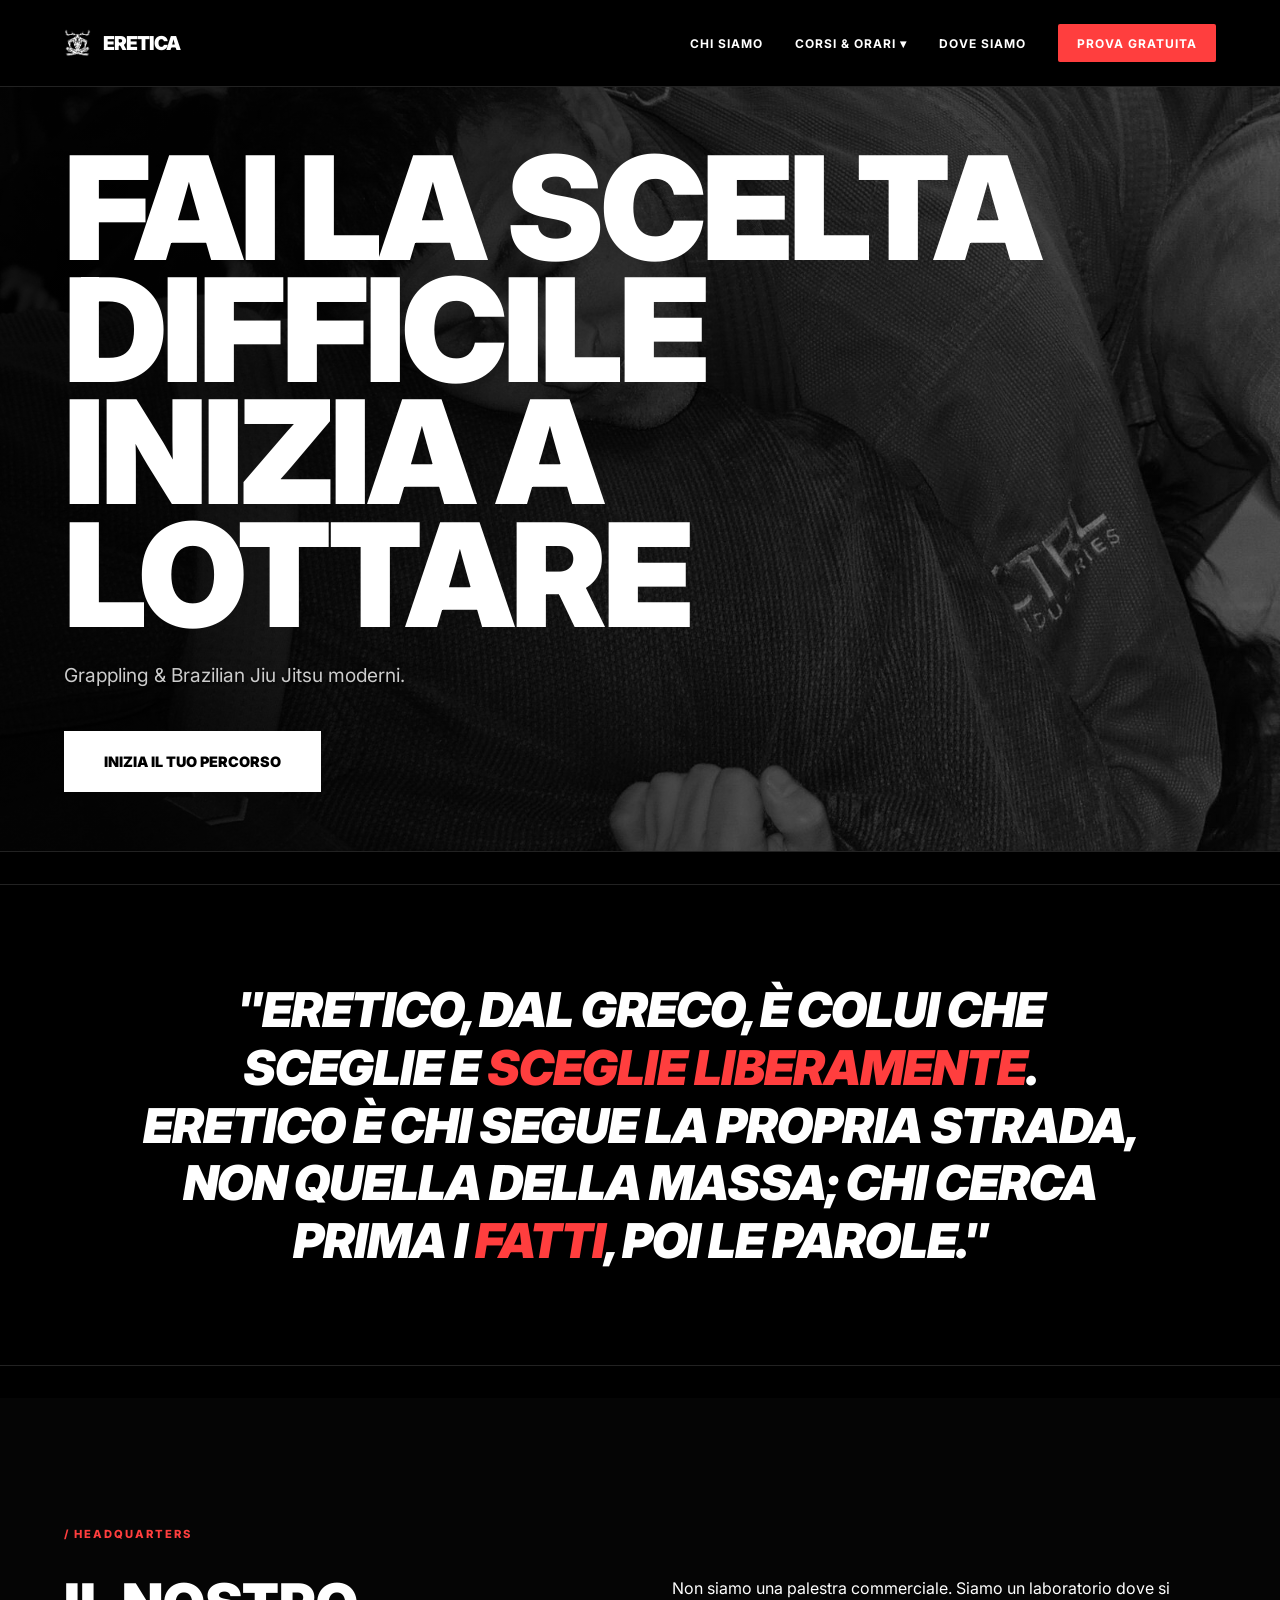
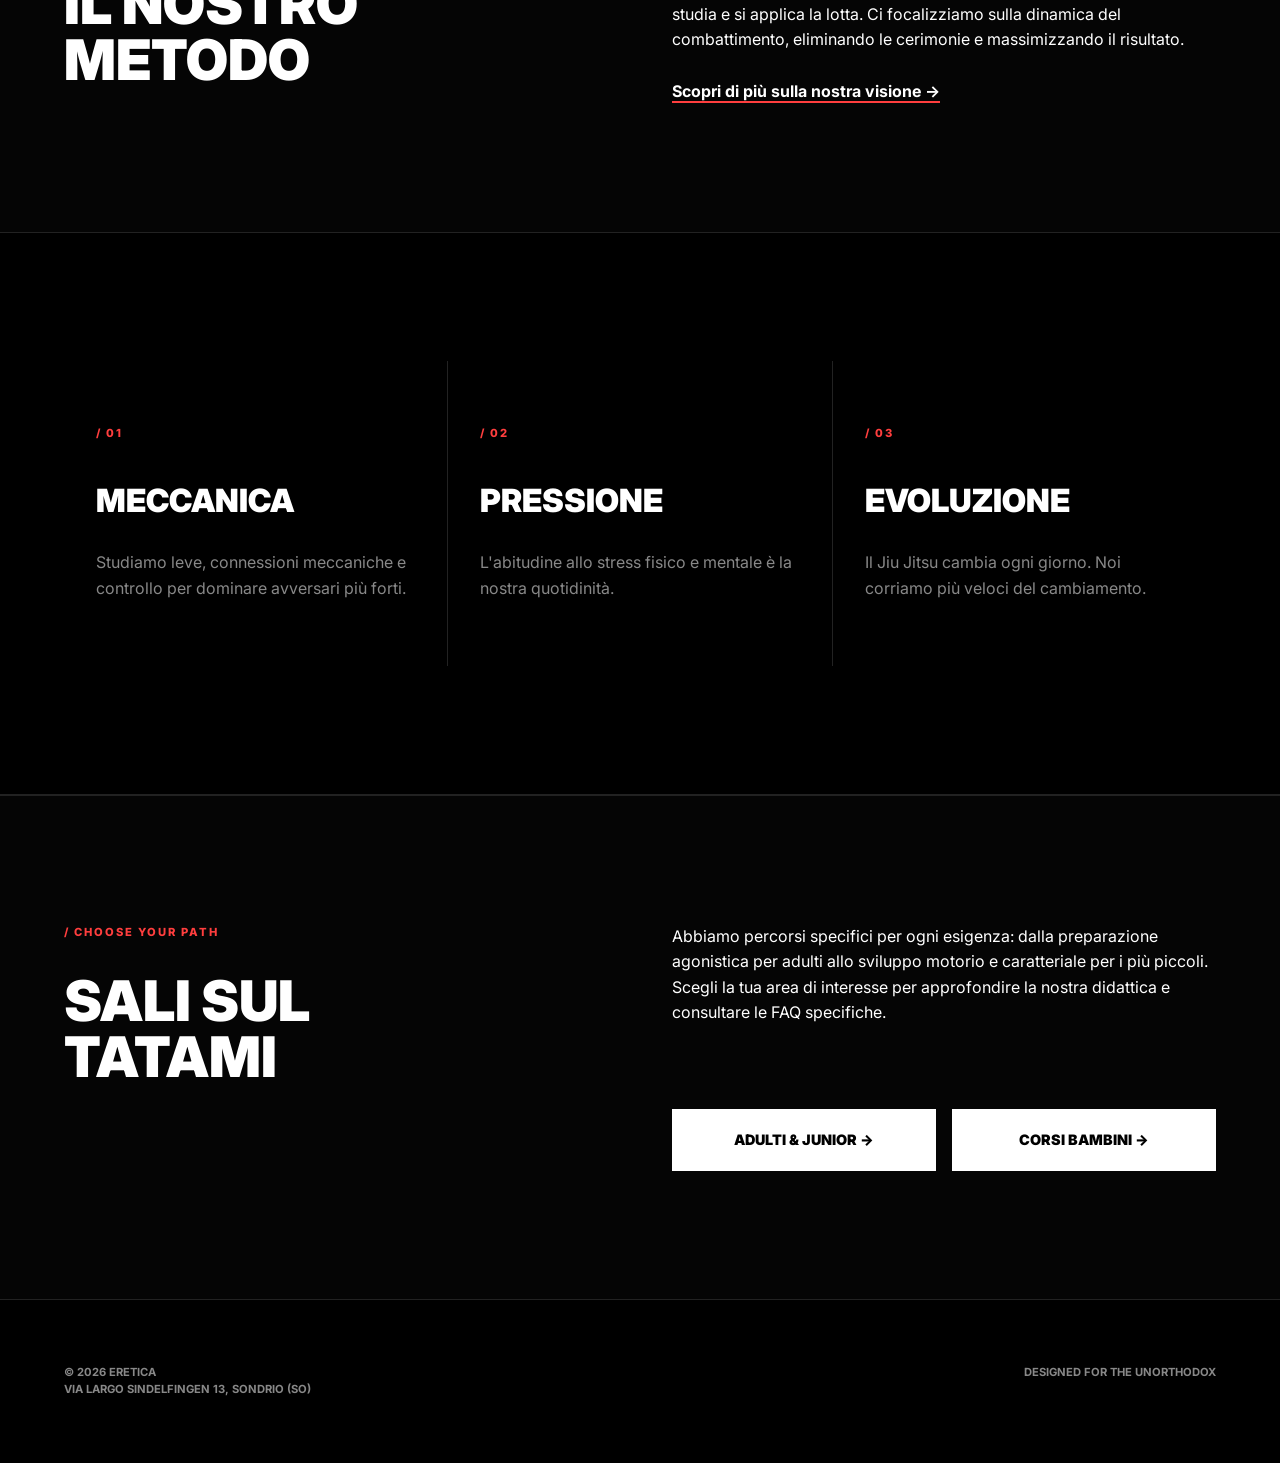
==== index.html @ 5ada0cf3 "small change" ====
<!DOCTYPE html>
<html lang="it">
<head>
    <meta charset="UTF-8">
    <meta name="viewport" content="width=device-width, initial-scale=1.0">
    <title>ERETICA | No Dogma. Just Mechanics.</title>
    
    <meta name="description" content="Laboratorio di Brazilian Jiu Jitsu e Grappling a Sondrio.">
    <meta property="og:title" content="ERETICA | No Dogma. Just Mechanics.">
    <meta property="og:description" content="Laboratorio di Brazilian Jiu Jitsu e Grappling a Sondrio.">
    <meta property="og:image" content="https://fcodega.github.io/eretica-grappling/assets/logo_small.jpg">
    <meta property="og:url" content="https://fcodega.github.io/eretica-grappling/">
    <meta property="og:type" content="website">
    
    <meta name="theme-color" content="#FF3E3E">

    <link rel="icon" type="image/jpeg" href="assets/logo_small.jpg">
    <link rel="apple-touch-icon" href="assets/logo_small.jpg">
    
    <link rel="preconnect" href="https://fonts.googleapis.com">
    <link rel="preconnect" href="https://fonts.gstatic.com" crossorigin>
    <link href="https://fonts.googleapis.com/css2?family=Inter:wght@400;700;900&display=swap" rel="stylesheet">
    
    <link rel="stylesheet" href="css/style.css">
</head>
<body>

    <header class="navbar">
        <div class="logo">
            <a href="index.html" style="display: flex; align-items: center; text-decoration: none; color: var(--fg);">
                <img src="assets/logo_small.jpg" alt="Logo Eretica" style="height: 28px; width: auto; margin-right: 12px; filter: grayscale(100%); transition: 0.3s ease;">
                ERETICA
            </a>
        </div>
        
        <button class="hamburger" id="hamburger-btn">☰</button>
        
        <nav id="mobile-nav">
            <a href="about.html">Chi Siamo</a>
            <div class="dropdown">
                <a href="javascript:void(0);" style="cursor: pointer;">Corsi & Orari ▾</a>
                <div class="dropdown-content">
                    <a href="corsi.html">Adulti & Junior</a>
                    <a href="bambini.html">Bambini</a>
                </div>
            </div>
            <a href="contatti.html">Dove Siamo</a>
            <a href="prova.html" class="btn-nav">Prova Gratuita</a>
        </nav>
    </header>

    <main>
        <section class="hero">
            <div class="hero-content">
                <h1>FAI LA SCELTA DIFFICILE<br>INIZIA A LOTTARE</h1>
                <p>Grappling & Brazilian Jiu Jitsu moderni.</p>
                <div class="hero-actions">
                    <a href="prova.html" class="btn-main">Inizia il tuo percorso</a>
                </div>
            </div>
        </section> <div class="manifesto-block">
            <p class="manifesto-text">
                "Eretico, dal greco, è colui che sceglie e <span class="highlight">sceglie liberamente</span>. Eretico è chi segue la propria strada, non quella della massa; chi cerca prima i <span class="highlight">fatti</span>, poi le parole."
            </p>
        </div>

        <section class="section-padding bg-dark">
            <span class="section-tag">/ Headquarters</span>
            <div class="grid-2">
                <div class="title-area">
                    <h2>IL NOSTRO<br>METODO</h2>
                </div>
                <div class="text-block">
                    <p>Non siamo una palestra commerciale. Siamo un laboratorio dove si studia e si applica la lotta. Ci focalizziamo sulla dinamica del combattimento, eliminando le cerimonie e massimizzando il risultato.</p>
                    <br>
                    <a href="about.html" style="color: white; font-weight: 700; text-decoration: none; border-bottom: 2px solid var(--accent);">Scopri di più sulla nostra visione →</a>
                </div>
            </div>
        </section>

        <section class="section-padding">
            <div class="grid-courses">
                <div class="course-card">
                    <span class="section-tag">/ 01</span>
                    <h3>Meccanica</h3>
                    <p>Studiamo leve, connessioni meccaniche e controllo per dominare avversari più forti.</p>
                </div>
                <div class="course-card">
                    <span class="section-tag">/ 02</span>
                    <h3>Pressione</h3>
                    <p>L'abitudine allo stress fisico e mentale è la nostra quotidinità.</p>
                </div>
                <div class="course-card">
                    <span class="section-tag">/ 03</span>
                    <h3>Evoluzione</h3>
                    <p>Il Jiu Jitsu cambia ogni giorno. Noi corriamo più veloci del cambiamento.</p>
                </div>
            </div>
        </section>

        <section class="section-padding bg-dark" style="border-top: 1px solid var(--border);">
            <div class="grid-2">
                <div class="title-area">
                    <span class="section-tag">/ Choose your path</span>
                    <h2>SALI SUL<br>TATAMI</h2>
                </div>
                <div class="text-block">
                    <p>Abbiamo percorsi specifici per ogni esigenza: dalla preparazione agonistica per adulti allo sviluppo motorio e caratteriale per i più piccoli. Scegli la tua area di interesse per approfondire la nostra didattica e consultare le FAQ specifiche.</p>
                    <br><br>
                        <div style="display: flex; gap: 1rem; flex-wrap: wrap; margin-top: 2rem;">
                            <a href="corsi.html" class="btn-main" style="flex: 1; min-width: 200px; text-align: center; padding: 1.2rem; background-color: var(--fg); color: var(--bg);">ADULTI & JUNIOR →</a>
                            <a href="bambini.html" class="btn-main" style="flex: 1; min-width: 200px; text-align: center; padding: 1.2rem; background-color: var(--fg); color: var(--bg);">CORSI BAMBINI →</a>
                        </div>
                </div>
            </div>
        </section>

    </main>

    <footer>
        <div class="footer-left">
            <p>© 2026 ERETICA <br>Via Largo Sindelfingen 13, Sondrio (SO)</p>
        </div>
        <div class="footer-right">
            <p>DESIGNED FOR THE UNORTHODOX</p>
        </div>
    </footer>
  
    <script>
        const btn = document.getElementById('hamburger-btn');
        const nav = document.getElementById('mobile-nav');
        
        if (btn && nav) {
            btn.addEventListener('click', () => {
                nav.classList.toggle('active');
                btn.innerHTML = nav.classList.contains('active') ? '✕' : '☰';
            });
        }

        const dropdownLink = document.querySelector('.dropdown > a');
        const dropdown = document.querySelector('.dropdown');
        
        if (dropdownLink && dropdown) {
            dropdownLink.addEventListener('click', (e) => {
                if (window.innerWidth <= 768) {
                    e.preventDefault(); 
                    dropdown.classList.toggle('open');
                }
            });
        }
    </script>

</body>
</html>
---- css/style.css ----
/* ERETICA GRAPPLING - OFFICIAL STYLE SHEET 
   Concept: Brutalist Minimalist 
   Updated: Background Logo & Multi-page support
*/

:root {
    --bg: #000000;
    --fg: #ffffff;
    --accent: #ff3e3e; /* Rosso Eretica */
    --muted: #888888;
    --border: #222222;
    --card-bg: #0a0a0a;
}

/* RESET E BASI */
* {
    margin: 0;
    padding: 0;
    box-sizing: border-box;
}

html {
    scroll-behavior: smooth;
}

body {
    background-color: var(--bg);
    color: var(--fg);
    font-family: 'Inter', -apple-system, BlinkMacSystemFont, sans-serif;
    line-height: 1.6;
    -webkit-font-smoothing: antialiased;
    position: relative; /* Necessario per il logo di sfondo */
    overflow-x: hidden;
}

/* -----------------------------------------------------------
   LOGO DI SFONDO (WATERMARK)
   ----------------------------------------------------------- */
body::before {
    content: "";
    position: fixed; /* Rimane fermo mentre scorri */
    top: 50%;
    left: 50%;
    transform: translate(-50%, -50%); /* Centra perfettamente */
    width: 80%; /* Grandezza del logo rispetto allo schermo */
    height: 80%;
    background-image: url('https://www.bjjee.com/wp-content/uploads/2023/12/gordon-ryan-guard-pass-.jpeg'); /* Percorso del tuo logo */
    background-repeat: no-repeat;
    background-position: center;
    background-size: contain; /* Adatta il logo senza tagliarlo */
    
    /* L'EFFETTO DISSOLVENZA */
    opacity: 0.5; /* Imposta la trasparenza (0.01 = quasi invisibile, 0.1 = molto visibile) */
    
    filter: grayscale(100%); /* Lo rende monocromatico se non lo è già */
    z-index: -1; /* Lo mette sotto a tutto il testo */
    pointer-events: none; /* Non interferisce con i clic */
}

/* NAVIGAZIONE */
.navbar {
    display: flex;
    justify-content: space-between;
    align-items: center;
    padding: 1.5rem 5%;
    border-bottom: 1px solid var(--border);
    position: sticky;
    top: 0;
    background: rgba(0, 0, 0, 0.9);
    backdrop-filter: blur(10px);
    z-index: 1000;
}

/* DROPDOWN MENU CORSI */
.dropdown {
    position: relative;
    display: inline-block;
}

.dropdown-content {
    display: none;
    position: absolute;
    background-color: rgba(0, 0, 0, 0.95);
    min-width: 160px;
    box-shadow: 0px 8px 16px 0px rgba(0,0,0,0.9);
    z-index: 1001;
    border: 1px solid var(--border);
    top: 100%;
    left: 0;
    flex-direction: column;
    padding: 0.5rem 0;
}

.dropdown-content a {
    color: var(--fg);
    padding: 12px 16px;
    text-decoration: none;
    display: block;
    font-size: 0.75rem;
    font-weight: 700;
    text-transform: uppercase;
    transition: 0.3s;
}

.dropdown-content a:hover {
    background-color: var(--border);
    color: var(--accent);
}

.dropdown:hover .dropdown-content {
    display: flex;
}

.logo {
    font-weight: 900;
    font-size: 1.2rem;
    letter-spacing: -1px;
}

.logo a {
    text-decoration: none;
    color: var(--fg);
}

nav {
    display: flex;
    align-items: center;
    gap: 2rem;
}

nav a {
    color: var(--fg);
    text-decoration: none;
    font-size: 0.75rem;
    font-weight: 700;
    text-transform: uppercase;
    letter-spacing: 1px;
    transition: 0.3s;
}

nav a:hover {
    color: var(--accent);
}

/* IL TASTO PROVA NELLA NAV */
.btn-nav {
    background: var(--accent);
    color: white !important;
    padding: 0.6rem 1.2rem;
    border-radius: 2px;
}

.btn-nav:hover {
    background: white !important;
    color: black !important;
}

/* HERO SECTION */
/* HERO SECTION */
.hero {
    height: 85vh;
    display: flex;
    align-items: center;
    padding: 0 5%;
    border-bottom: 1px solid var(--border);
    
    /* SFONDO CON IMMAGINE E SFUMATURA SCURA PER LEGGERE IL TESTO */
    background: linear-gradient(
        to right, 
        rgba(0, 0, 0, 0.9) 10%, 
        rgba(0, 0, 0, 0.4) 100%
    ), url('../assets/anto.jpg');
    
    background-size: cover;
    background-position: center center;
    background-repeat: no-repeat;
}

.hero h1 {
    font-size: clamp(3.5rem, 12vw, 9rem);
    line-height: 0.85;
    font-weight: 900;
    letter-spacing: -4px;
    text-transform: uppercase;
}

.hero p {
    font-size: 1.2rem;
    color: #cccccc; /* Leggermente più chiaro per contrastare lo sfondo */
    margin: 1.5rem 0 2.5rem 0;
    max-width: 500px;
    text-shadow: 1px 1px 3px rgba(0,0,0,0.8); /* Ombra per massima leggibilità */
}

/* BOTTONI */
.btn-main {
    display: inline-block;
    padding: 1.2rem 2.5rem;
    background: var(--fg);
    color: var(--bg);
    text-decoration: none;
    font-weight: 900;
    text-transform: uppercase;
    font-size: 0.9rem;
    transition: 0.3s;
    border: none;
}

.btn-main:hover {
    background: var(--accent);
    color: var(--fg);
    transform: translateY(-2px);
}

/* SEZIONI GENERALI */
.section-padding {
    padding: 8rem 5%;
    border-bottom: 1px solid var(--border);
}

.section-tag {
    display: block;
    font-size: 0.7rem;
    color: var(--accent);
    margin-bottom: 2rem;
    text-transform: uppercase;
    font-weight: 800;
    letter-spacing: 2px;
}

.grid-2 {
    display: grid;
    grid-template-columns: 1fr 1fr;
    gap: 4rem;
}

.grid-2 h2 {
    font-size: 3.5rem;
    line-height: 1;
    font-weight: 900;
    text-transform: uppercase;
}

.bg-dark {
    background-color: #050505;
}

/* GRIGLIA CORSI */
.grid-courses {
    display: grid;
    grid-template-columns: repeat(auto-fit, minmax(300px, 1fr));
    gap: 1px;
    background: var(--border);
}

.course-card {
    background: var(--bg);
    padding: 4rem 2rem;
    transition: 0.4s ease;
}

.course-card:hover {
    background: #0f0f0f;
}

.course-card h3 {
    font-size: 2rem;
    margin-bottom: 1.5rem;
    text-transform: uppercase;
    font-weight: 900;
}

.course-card p {
    color: var(--muted);
}

/* PAGINA PROVA & FORM */
.form-container {
    max-width: 600px;
    margin-top: 3rem;
}

.form-group {
    margin-bottom: 2rem;
}

.form-group label {
    display: block;
    font-size: 0.7rem;
    font-weight: 800;
    margin-bottom: 0.8rem;
    color: var(--muted);
    text-transform: uppercase;
}

.form-group input, 
.form-group select, 
.form-group textarea {
    width: 100%;
    padding: 1.2rem;
    background: #0a0a0a;
    border: 1px solid var(--border);
    color: white;
    font-family: inherit;
    font-size: 1rem;
}

.form-group input:focus, 
.form-group select:focus {
    outline: none;
    border-color: var(--accent);
}

.beginner-box {
    background: var(--card-bg);
    padding: 4rem;
    border: 1px solid var(--border);
}

/* FOOTER */
footer {
    padding: 4rem 5%;
    display: flex;
    justify-content: space-between;
    font-size: 0.7rem;
    color: var(--muted);
    text-transform: uppercase;
    font-weight: 700;
}

/* BLOCCO MANIFESTO (HOME PAGE) */
.manifesto-block {
    padding: 6rem 2rem;
    text-align: center;
    border-top: 1px solid var(--border);
    border-bottom: 1px solid var(--border);
    background-color: var(--bg);
    margin: 2rem 0;
}

.manifesto-text {
    font-size: clamp(1.8rem, 4vw, 3rem);
    font-weight: 900;
    text-transform: uppercase;
    line-height: 1.2;
    max-width: 1000px;
    margin: 0 auto;
    color: var(--fg);
    font-style: italic;
    letter-spacing: -1px;
}

/* Evidenzia parole chiave in rosso */
.manifesto-text .highlight {
    color: var(--accent);
}

/* RESPONSIVE */


/* HAMBURGER MENU (Nascosto su PC) */
.hamburger {
    display: none;
    font-size: 2rem;
    background: none;
    border: none;
    color: var(--fg);
    cursor: pointer;
}
/* -----------------------------------------------------------
   RESPONSIVE & MOBILE DESIGN (Max 768px)
   ----------------------------------------------------------- */

@media (max-width: 768px) {
    /* 1. Spaziature e Griglie generali */
    .grid-2 { 
        grid-template-columns: 1fr; 
        gap: 3rem; 
    }
    .section-padding { 
        padding: 4rem 5%; 
    }
    
    /* 2. Hero Section */
    .hero { 
        height: auto; 
        min-height: 80vh; 
        padding-top: 6rem; 
        padding-bottom: 4rem; 
    }
    .hero h1 { 
        font-size: clamp(3rem, 15vw, 5rem); /* Dimensione dinamica per non sbordare */
        letter-spacing: -2px; 
        line-height: 0.9;
    }

    /* 3. La Navigazione Mobile (Hamburger Menu) */
    .navbar {
        padding: 1rem 5%;
        position: relative; /* Serve per far scendere il menu da qui */
    }
    
    .hamburger { 
        display: block; /* Mostra l'icona su mobile */
    }
    
    nav { 
        display: none; /* IL MENU E' NASCOSTO DI DEFAULT */
        position: absolute;
        top: 100%; /* Si apre esattamente sotto la barra nera */
        left: 0;
        width: 100%;
        background: rgba(0, 0, 0, 0.98);
        flex-direction: column;
        padding: 1rem 5% 2rem 5%;
        border-bottom: 1px solid var(--border);
        box-shadow: 0px 10px 20px rgba(0,0,0,0.8);
    }
    
    /* Questa classe viene aggiunta dal Javascript quando clicchi */
    nav.active {
        display: flex; 
    }
    
    nav a { 
        font-size: 1.2rem; /* Testi grandi per le dita */
        padding: 1rem 0;
        border-bottom: 1px solid #1a1a1a;
        width: 100%;
    }

/* 4. Gestione Tendina su Mobile (Accordion) */
    .dropdown { 
        width: 100%; 
        display: flex;
        flex-direction: column;
    }
    .dropdown > a { 
        display: block; /* Facciamo riapparire la scritta "Corsi & Orari ▾" */
        width: 100%;
    }
    .dropdown-content {
        display: none; /* ORA È NASCOSTO DI DEFAULT! */
        flex-direction: column;
        position: relative;
        background-color: transparent;
        box-shadow: none;
        border: none;
        border-left: 2px solid var(--accent);
        padding: 0;
        margin: 0;
        margin-top: 0.5rem;
    }
    /* Questa classe farà apparire il sottomenù quando ci clicchiamo */
    .dropdown.open .dropdown-content {
        display: flex; 
    }
    .dropdown-content a {
        padding: 0.8rem 1rem;
        border-bottom: none;
        color: var(--muted);
        font-size: 1rem;
    }
    
    /* 5. Tasto Prova Mobile */
    .btn-nav { 
        text-align: center; 
        margin-top: 1.5rem; 
        padding: 1rem !important;
        border: none;
    }

    /* 6. Tabelle Orari (Timetable) per Schermi Piccoli */
    .timetable th, .timetable td { 
        display: block; 
        width: 100%; 
        padding: 0.5rem 0; 
    }
    .timetable th { 
        border-bottom: none; 
        padding-top: 1.5rem; 
        color: var(--accent); 
    }
    .timetable td { 
        padding-bottom: 1.5rem; 
    }
    .time-block { 
        display: block; 
        margin-bottom: 1rem; 
    }

    /* 7. Footer e Contatti */
    footer { 
        flex-direction: column; 
        gap: 2rem; 
        text-align: left; 
    }
    .contact-info p, .contact-info a { 
        font-size: 1.2rem; 
    }
    .map-container { 
        min-height: 300px; 
    }
}
/* SEZIONE FAQ */
.faq-container {
    margin-top: 6rem;
}

.faq-item {
    border-top: 1px solid var(--border);
    padding: 2.5rem 0;
}

.faq-item:last-child {
    border-bottom: 1px solid var(--border);
}

.faq-item h3 {
    font-size: 1.5rem;
    font-weight: 900;
    margin-bottom: 1rem;
    text-transform: uppercase;
    color: var(--fg);
}

.faq-item p {
    color: var(--muted);
    max-width: 800px;
    font-size: 1rem;
}

/* BOTTONE SOCIAL INSTAGRAM (CUSTOM E CENTRATO) */
.btn-instagram-custom {
    display: inline-flex;
    align-items: center;      /* Centra verticalmente */
    justify-content: center;  /* Centra orizzontalmente */
    width: 60px;              /* Il quadrato esterno */
    height: 60px;
    background-color: transparent;
    border: 2px solid var(--border);
    border-radius: 2px;
    transition: all 0.3s ease;
    margin-top: 0.5rem;
    text-decoration: none;
}

.btn-instagram-custom img {
    width: 35px;              /* Grandezza del tuo logo interno */
    height: 35px;
    object-fit: contain;      /* Mantiene le proporzioni del tuo JPG */
    display: block;           /* Elimina spazi fantasma sotto l'immagine */
    margin: 0;
}

/* EFFETTO HOVER: Il quadrato si accende di rosso */
.btn-instagram-custom:hover {
    border-color: var(--accent);
    transform: translateY(-2px);
    background-color: rgba(255, 62, 62, 0.05);
}

/* FAQ ACCORDION */
.faq-item {
    border-bottom: 1px solid rgba(255,255,255,0.1);
}

.faq-question {
    width: 100%;
    padding: 1.5rem 0;
    display: flex;
    justify-content: space-between;
    align-items: center;
    background: none;
    border: none;
    color: var(--fg);
    font-size: 1rem;
    font-weight: 700;
    text-transform: uppercase;
    text-align: left;
    cursor: pointer;
}

.faq-question:hover {
    color: var(--accent);
}

.faq-answer {
    max-height: 0;
    overflow: hidden;
    transition: max-height 0.3s ease-out;
    color: var(--muted);
    font-size: 0.95rem;
}

.faq-item.active .faq-answer {
    max-height: 200px; /* Altezza sufficiente per il testo */
    padding-bottom: 1.5rem;
}

.faq-icon {
    font-size: 1.2rem;
    transition: transform 0.3s ease;
}

.faq-item.active .faq-icon {
    transform: rotate(45deg);
    color: var(--accent);
}
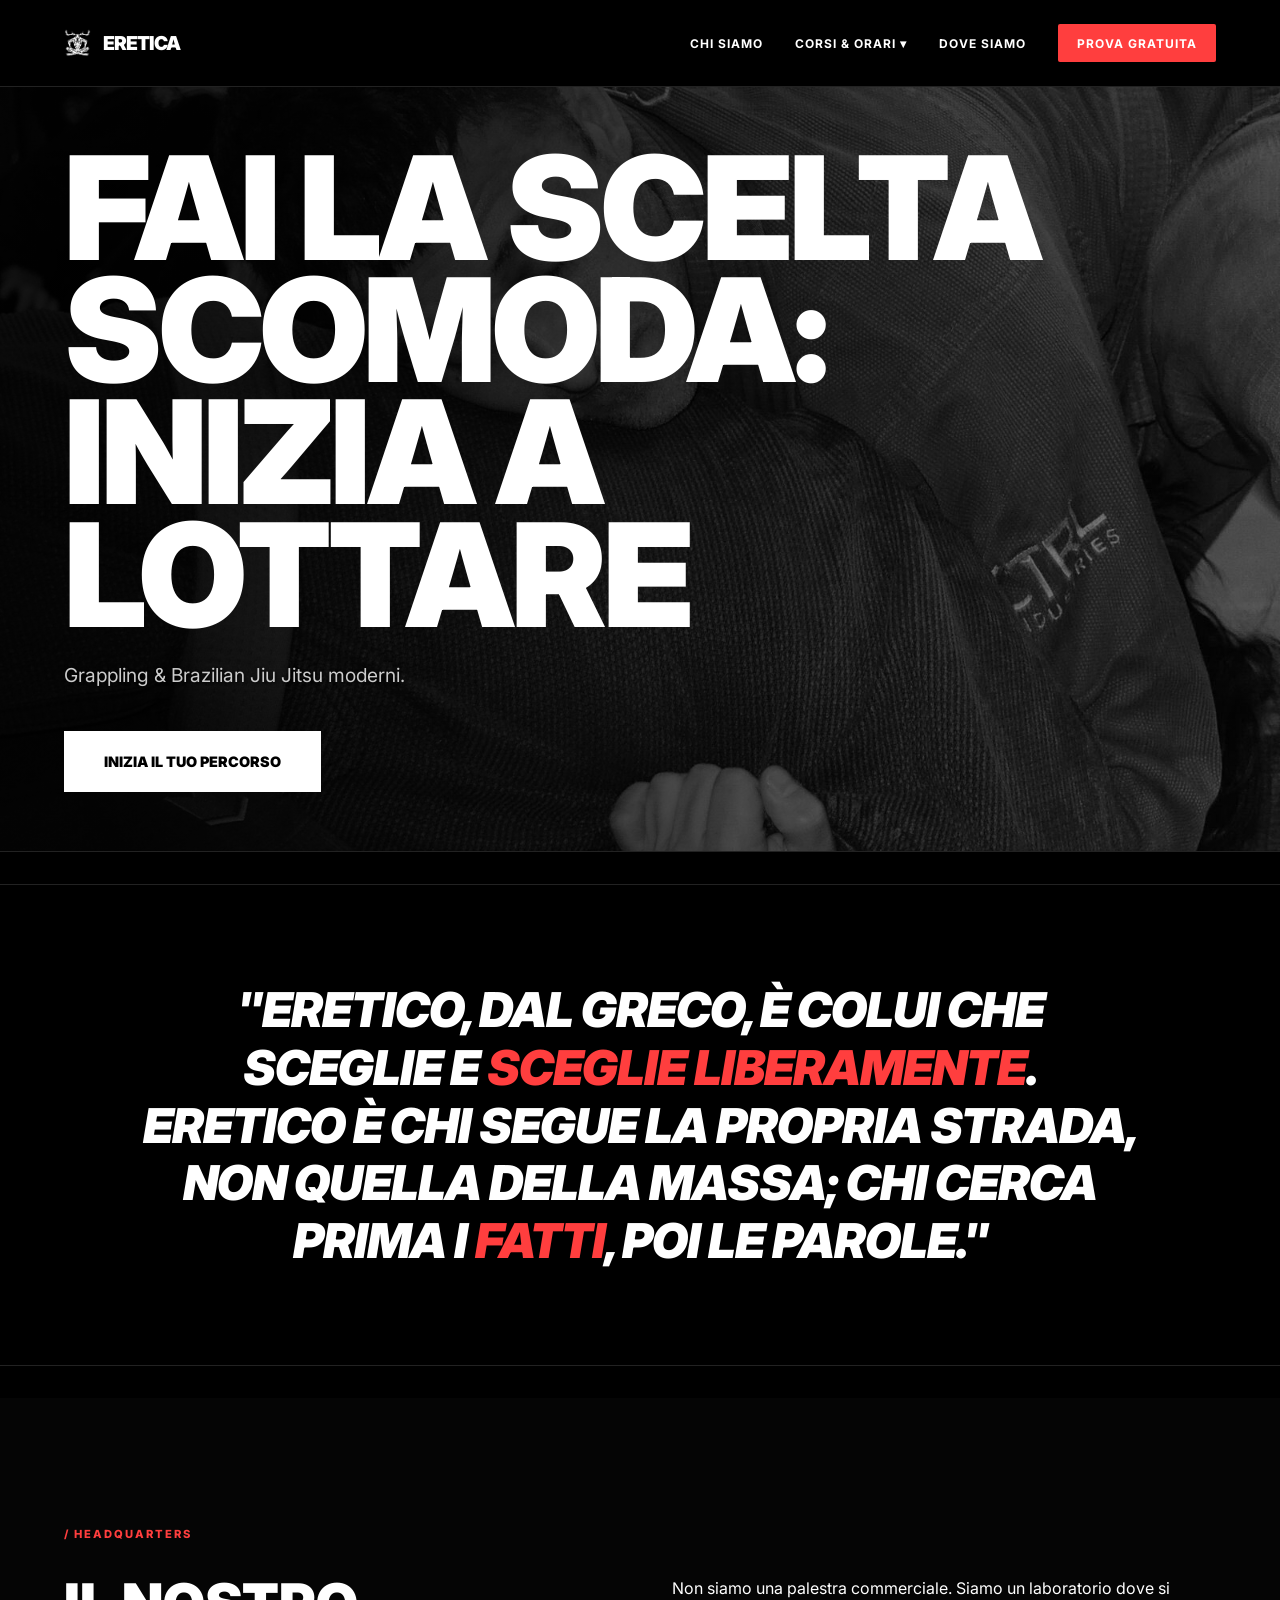
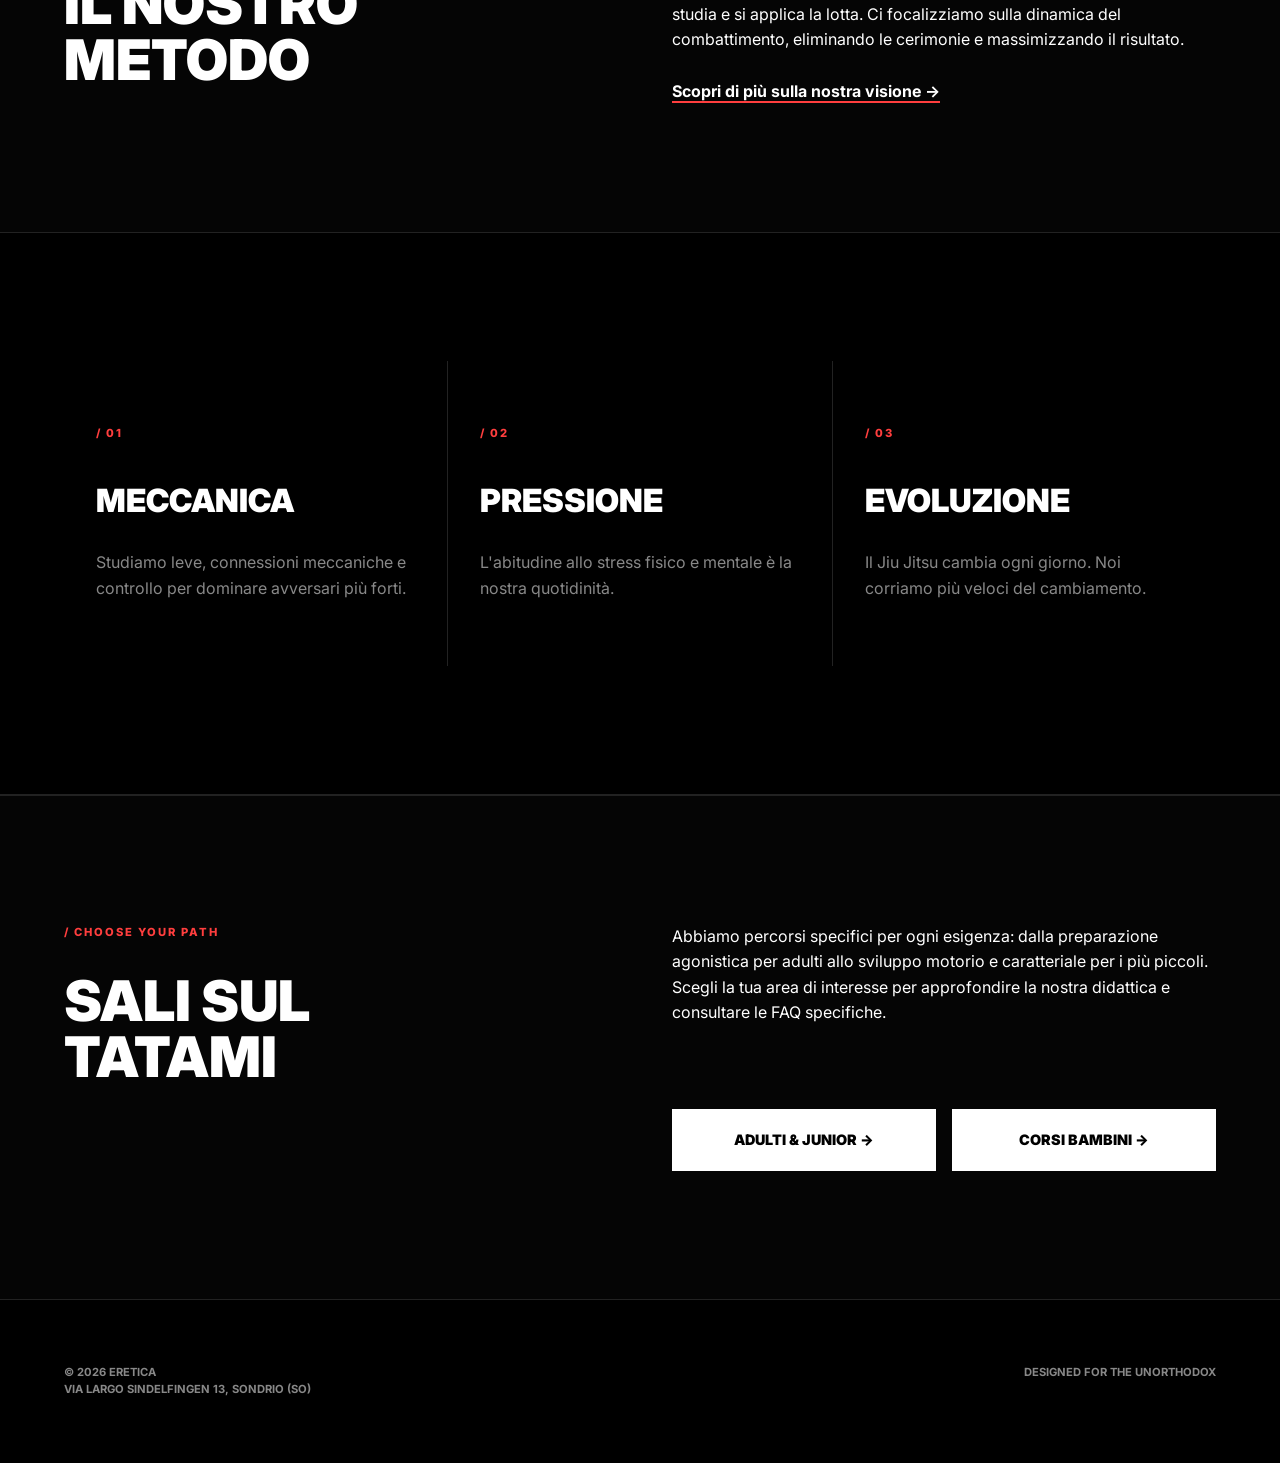
==== commit 2caa87b4: "up" ====
--- a/index.html
+++ b/index.html
@@ -52,7 +52,7 @@
     <main>
         <section class="hero">
             <div class="hero-content">
-                <h1>FAI LA SCELTA DIFFICILE<br>INIZIA A LOTTARE</h1>
+                <h1>FAI LA SCELTA SCOMODA:<br>INIZIA A LOTTARE</h1>
                 <p>Grappling & Brazilian Jiu Jitsu moderni.</p>
                 <div class="hero-actions">
                     <a href="prova.html" class="btn-main">Inizia il tuo percorso</a>
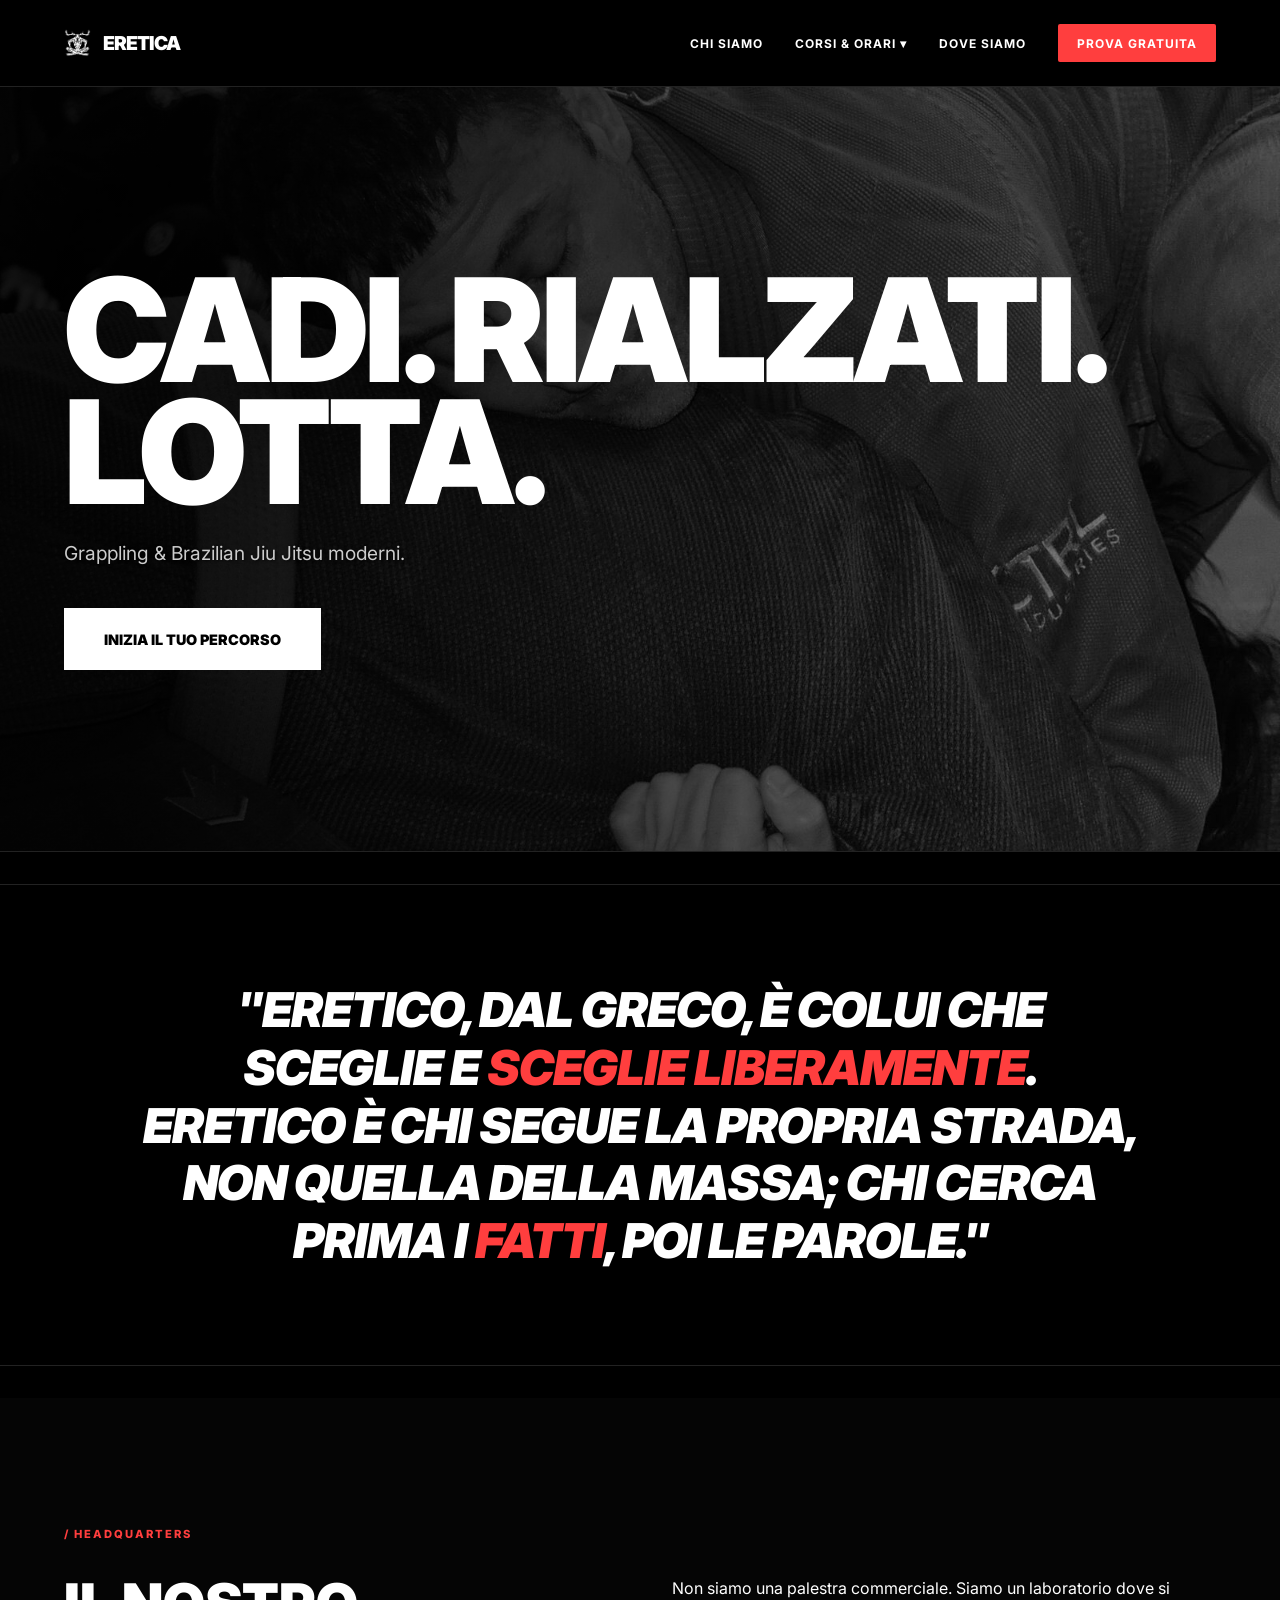
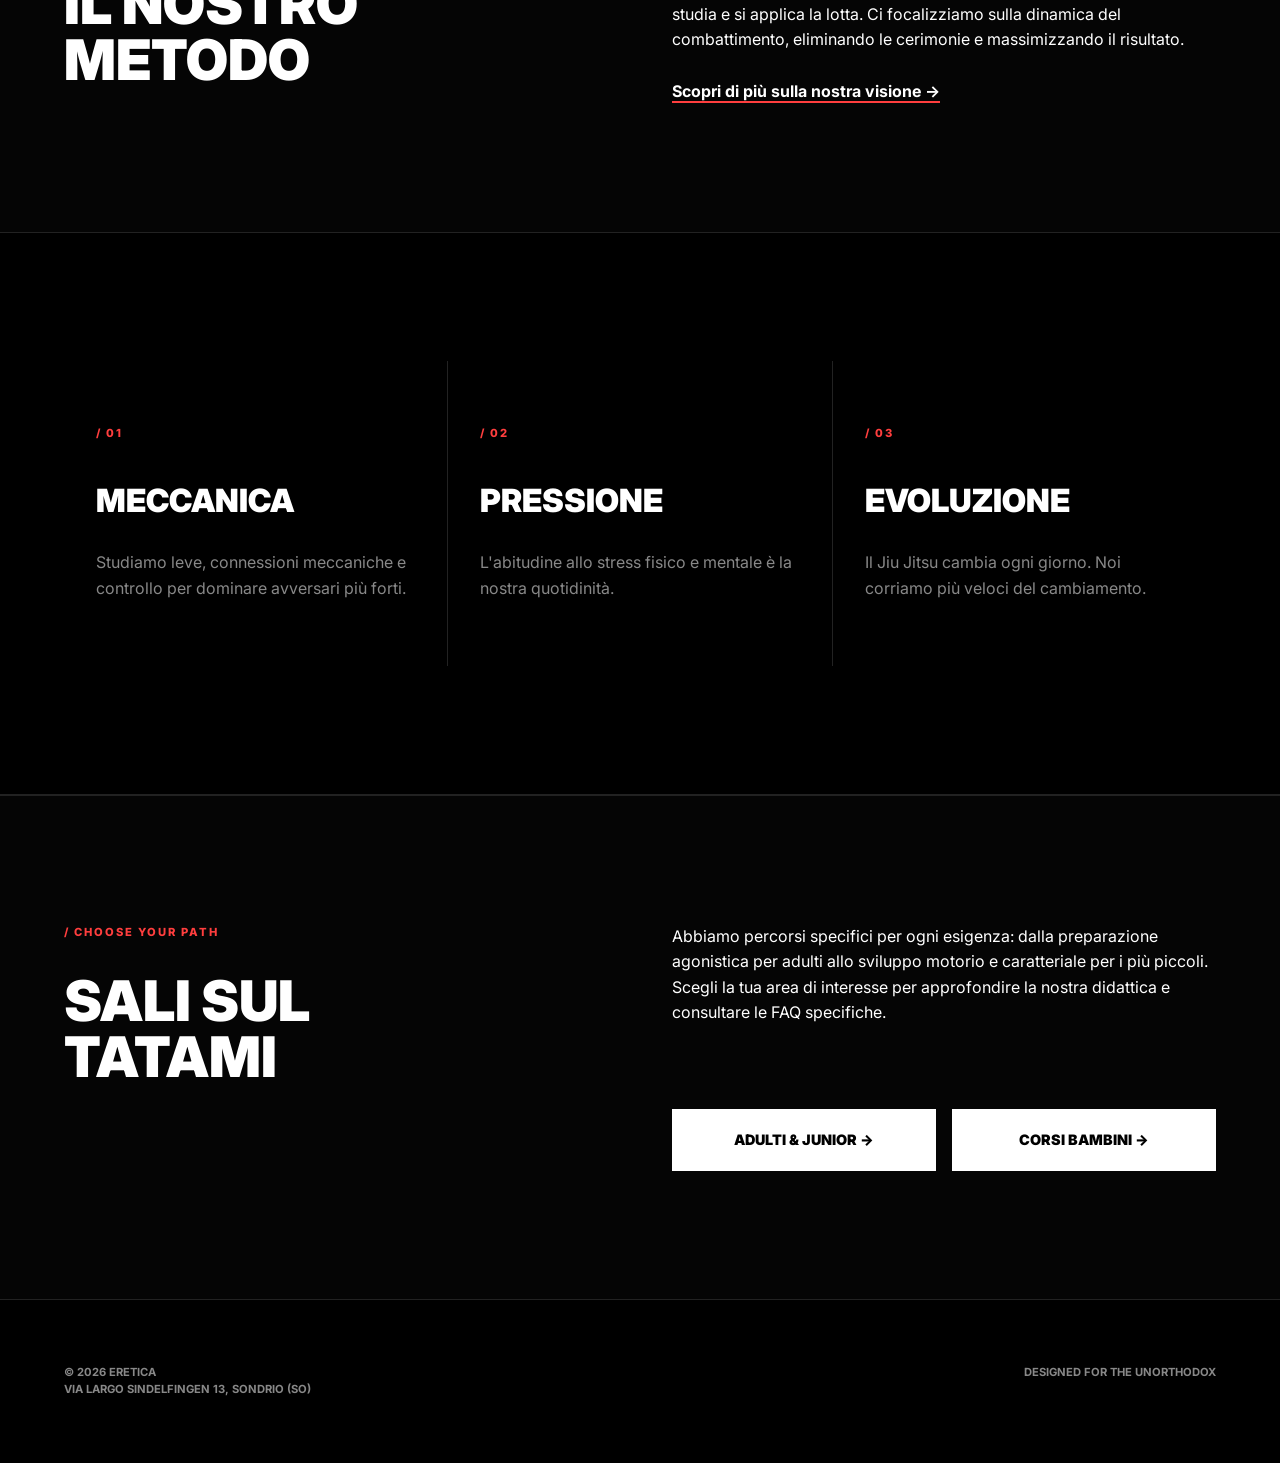
==== commit 6a64b012: "VEIRIF" ====
--- a/index.html
+++ b/index.html
@@ -4,6 +4,7 @@
     <meta charset="UTF-8">
     <meta name="viewport" content="width=device-width, initial-scale=1.0">
     <title>ERETICA | No Dogma. Just Mechanics.</title>
+    
     
     <meta name="description" content="Laboratorio di Brazilian Jiu Jitsu e Grappling a Sondrio.">
     <meta property="og:title" content="ERETICA | No Dogma. Just Mechanics.">
@@ -52,7 +53,7 @@
     <main>
         <section class="hero">
             <div class="hero-content">
-                <h1>FAI LA SCELTA SCOMODA:<br>INIZIA A LOTTARE</h1>
+                <h1>CADI. RIALZATI.<br>LOTTA.</h1>
                 <p>Grappling & Brazilian Jiu Jitsu moderni.</p>
                 <div class="hero-actions">
                     <a href="prova.html" class="btn-main">Inizia il tuo percorso</a>
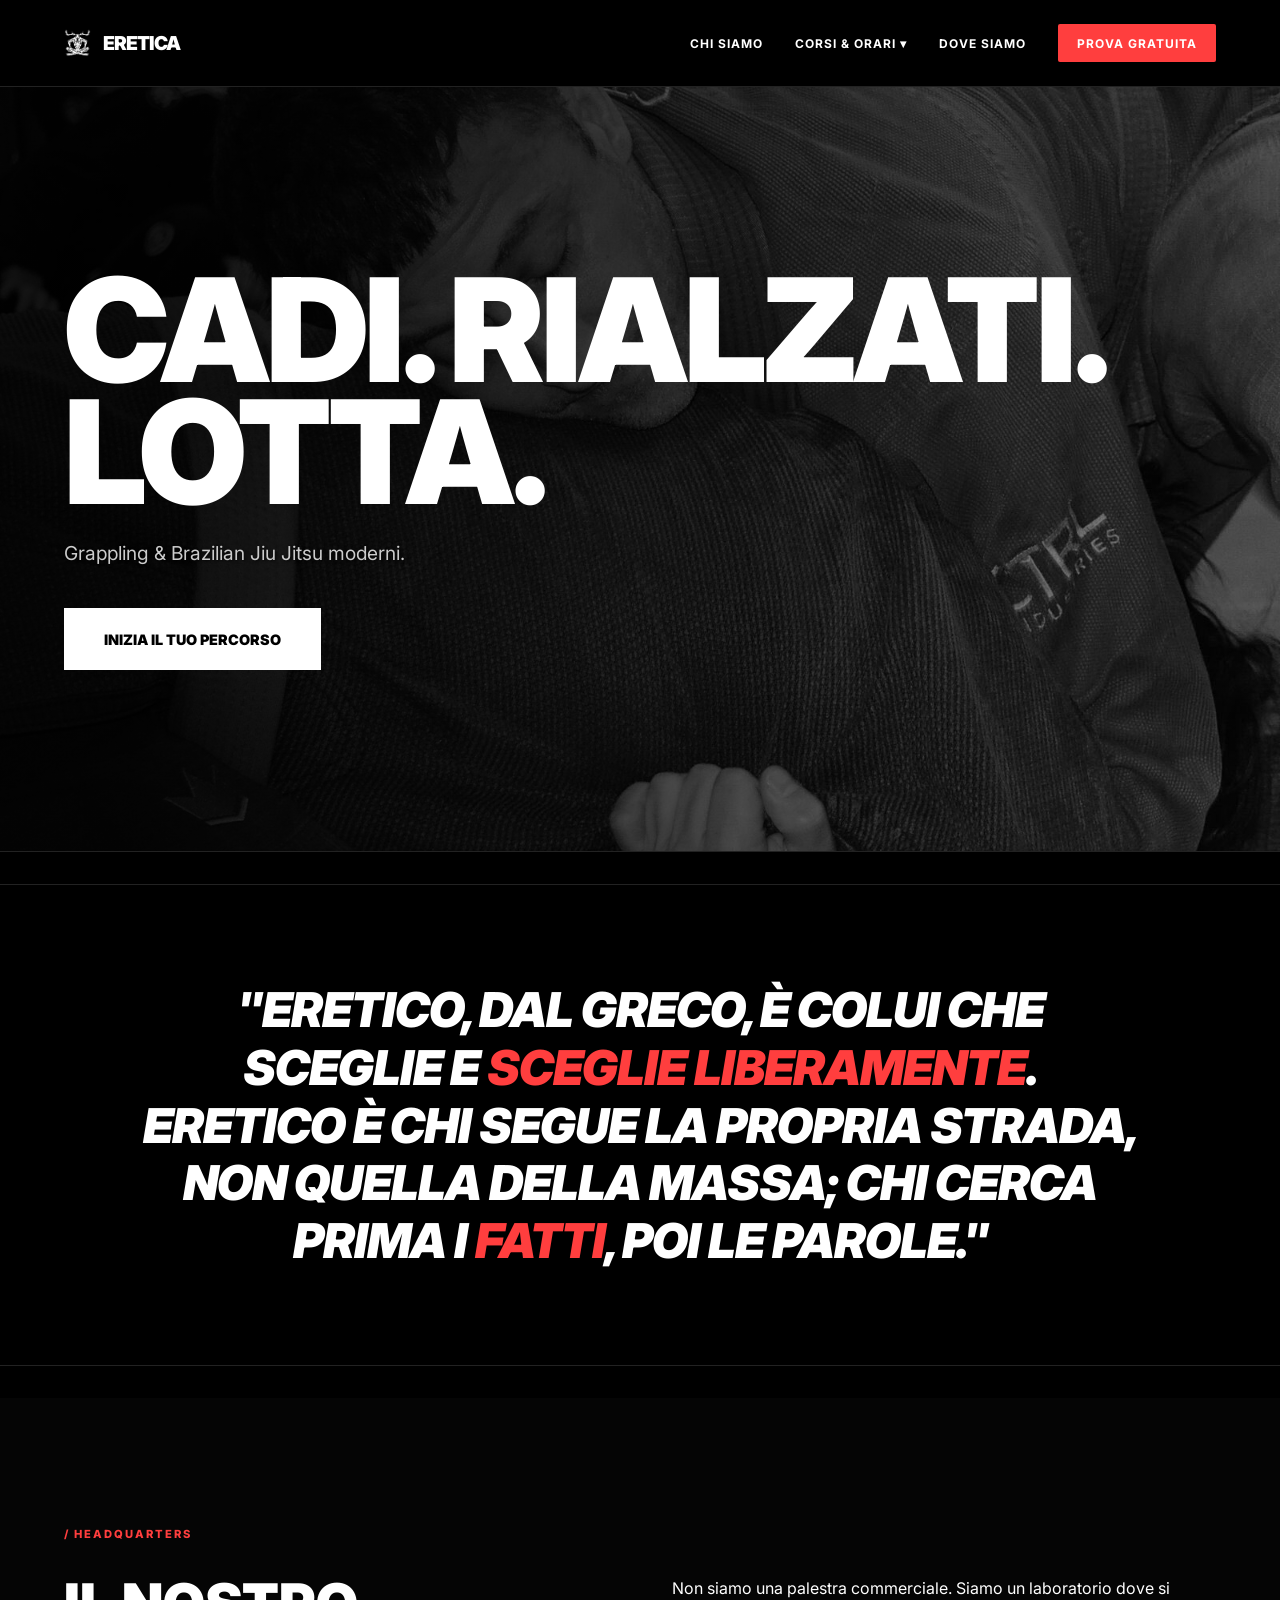
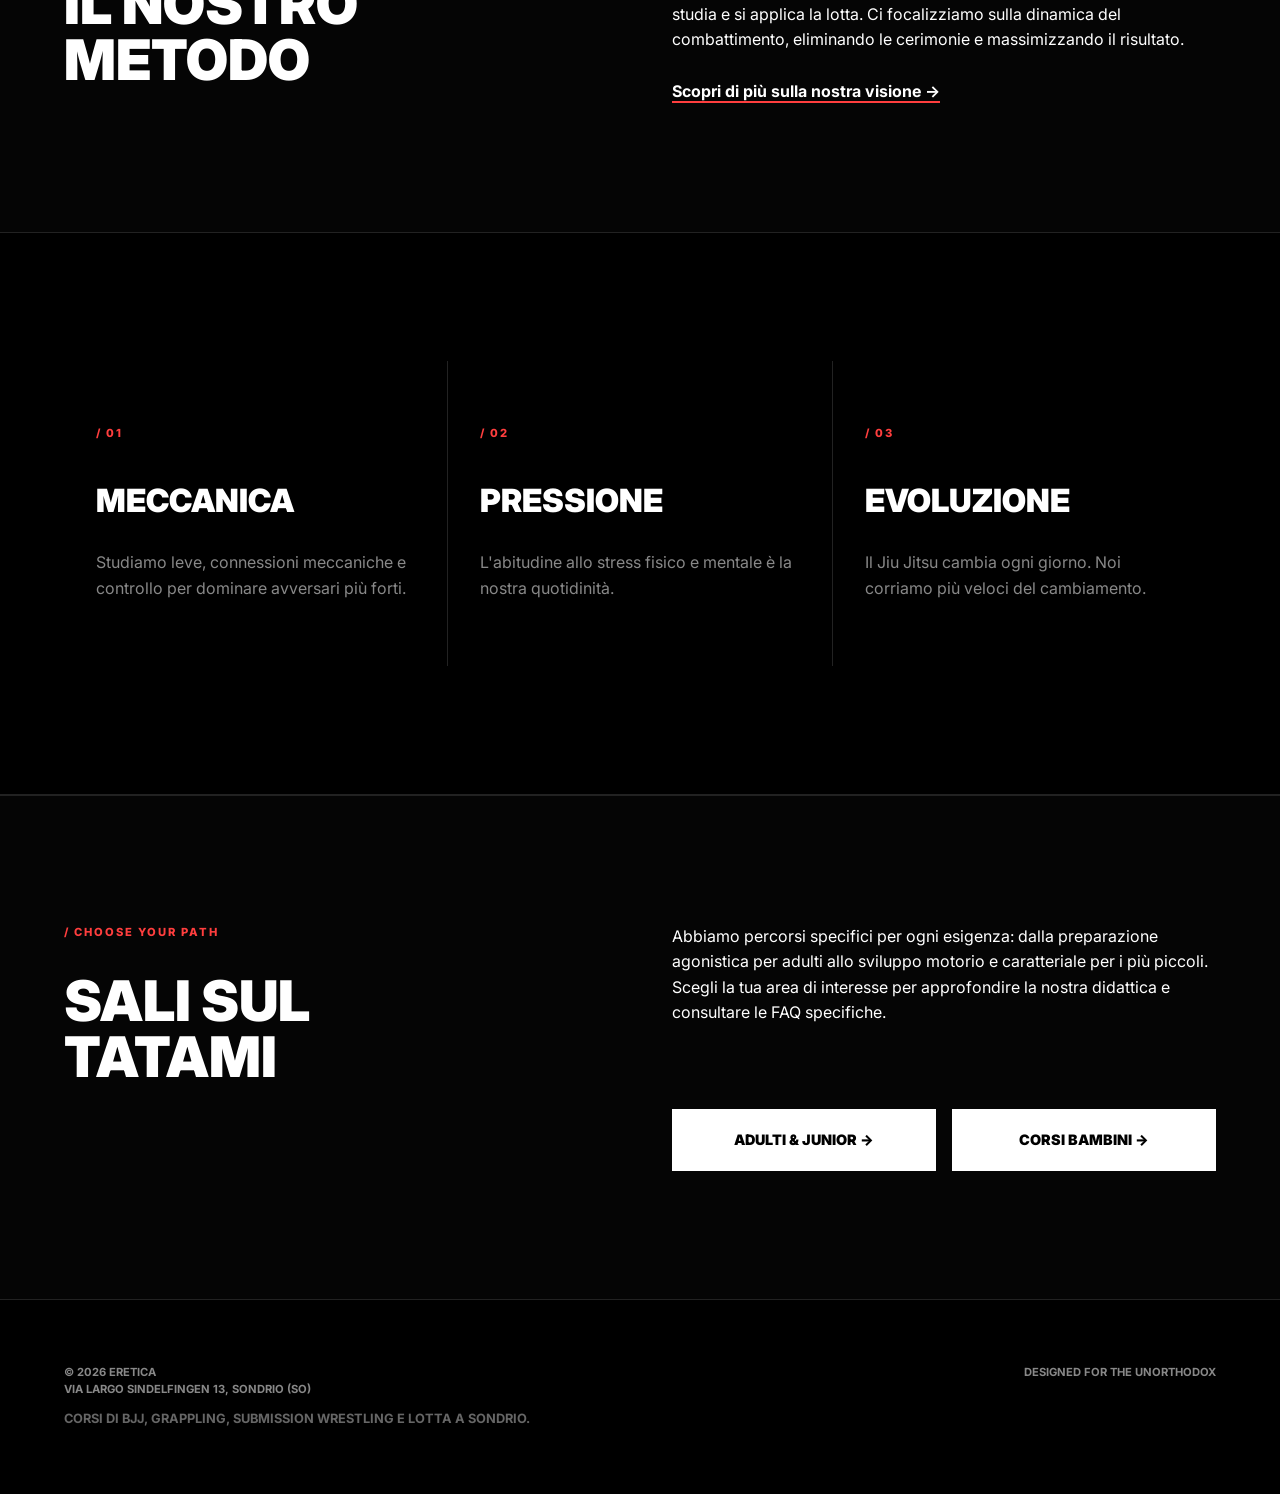
==== commit ed00bdcc: "seo & indexing" ====
--- a/index.html
+++ b/index.html
@@ -3,11 +3,11 @@
 <head>
     <meta charset="UTF-8">
     <meta name="viewport" content="width=device-width, initial-scale=1.0">
-    <title>ERETICA | No Dogma. Just Mechanics.</title>
+    <title>ERETICA | BJJ & Grappling a Sondrio.</title>
     
     
     <meta name="description" content="Laboratorio di Brazilian Jiu Jitsu e Grappling a Sondrio.">
-    <meta property="og:title" content="ERETICA | No Dogma. Just Mechanics.">
+    <meta property="og:title" content="ERETICA | BJJ, Grappling e Lotta a Sondrio.">
     <meta property="og:description" content="Laboratorio di Brazilian Jiu Jitsu e Grappling a Sondrio.">
     <meta property="og:image" content="https://fcodega.github.io/eretica-grappling/assets/logo_small.jpg">
     <meta property="og:url" content="https://fcodega.github.io/eretica-grappling/">
@@ -15,8 +15,8 @@
     
     <meta name="theme-color" content="#FF3E3E">
 
-    <link rel="icon" type="image/jpeg" href="assets/logo_small.jpg">
-    <link rel="apple-touch-icon" href="assets/logo_small.jpg">
+    <link rel="icon" type="image/png" sizes="32x32" href="assets/favicon.png?v=2">
+    <link rel="apple-touch-icon" href="assets/favicon.png?v=2">
     
     <link rel="preconnect" href="https://fonts.googleapis.com">
     <link rel="preconnect" href="https://fonts.gstatic.com" crossorigin>
@@ -121,6 +121,7 @@
     <footer>
         <div class="footer-left">
             <p>© 2026 ERETICA <br>Via Largo Sindelfingen 13, Sondrio (SO)</p>
+            <p style="font-size: 0.8rem; color: #666; margin-top: 10px;">Corsi di BJJ, Grappling, Submission Wrestling e Lotta a Sondrio.</p>
         </div>
         <div class="footer-right">
             <p>DESIGNED FOR THE UNORTHODOX</p>
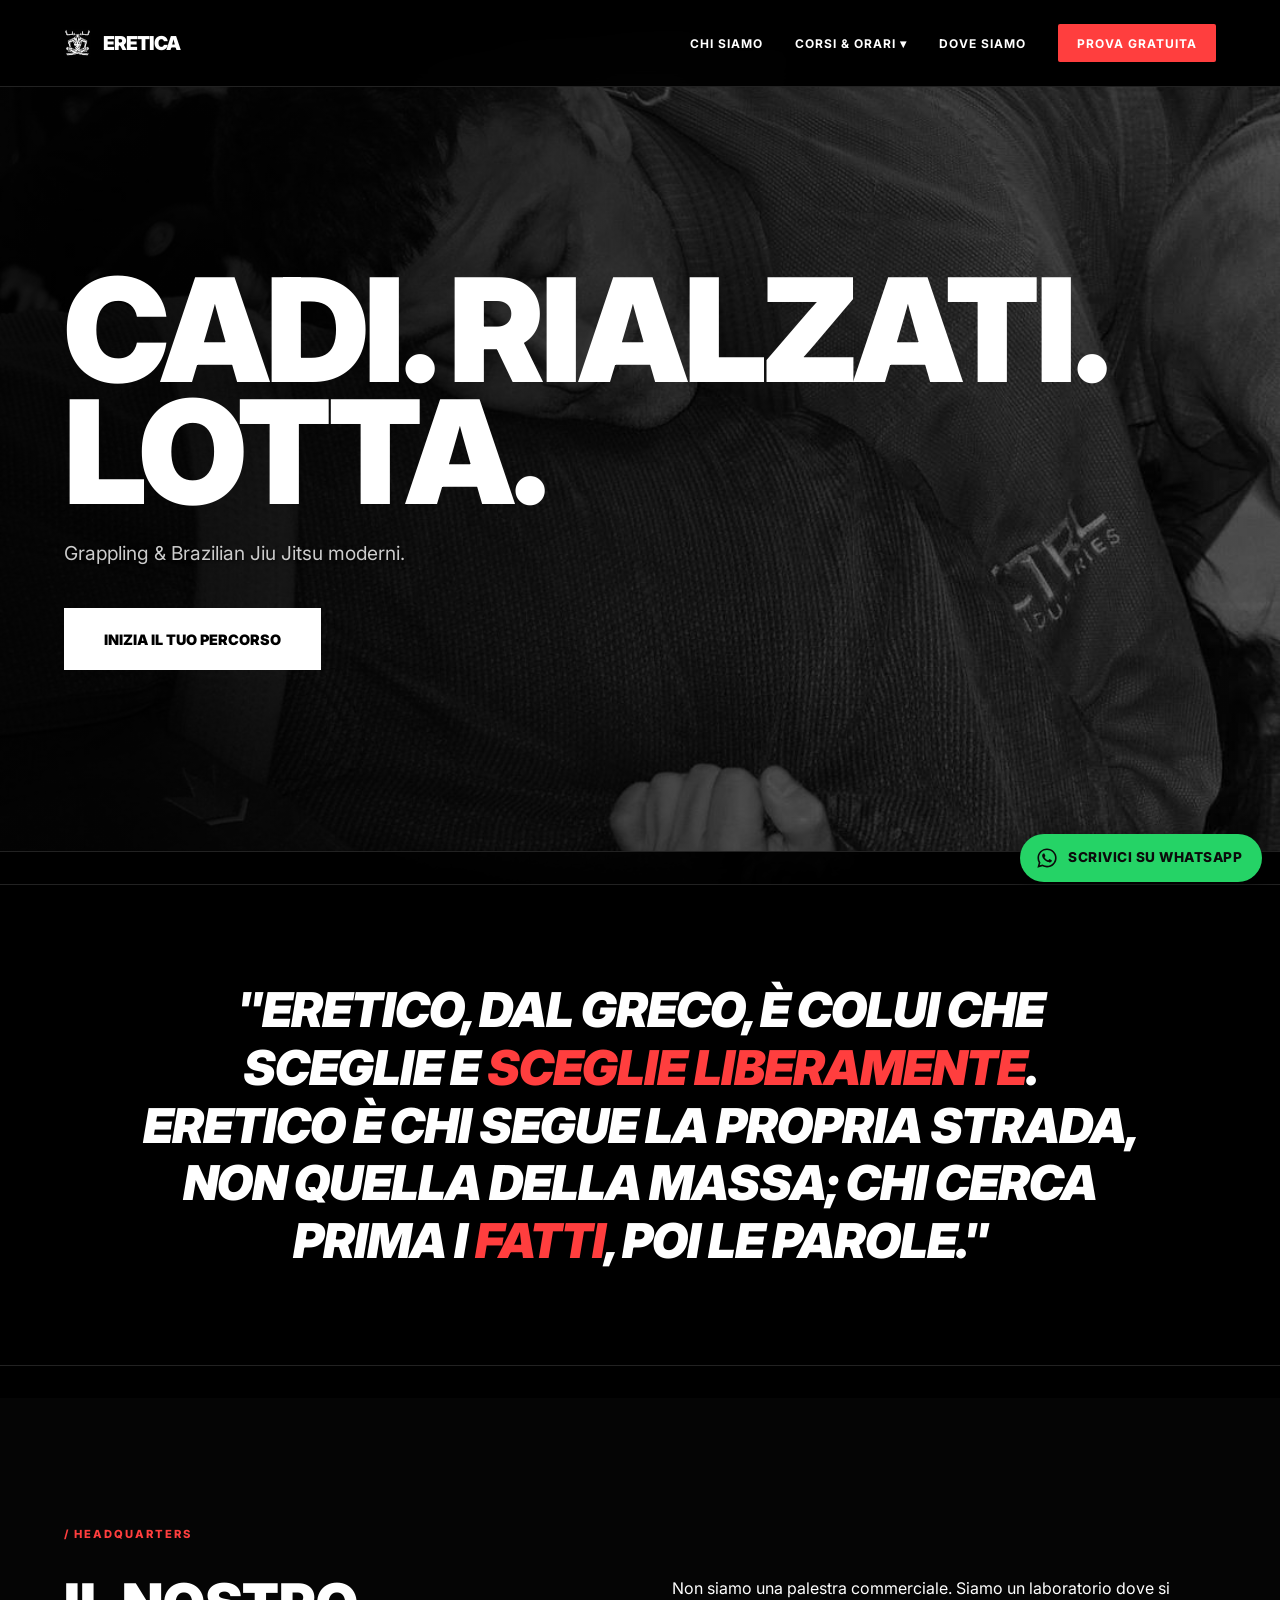
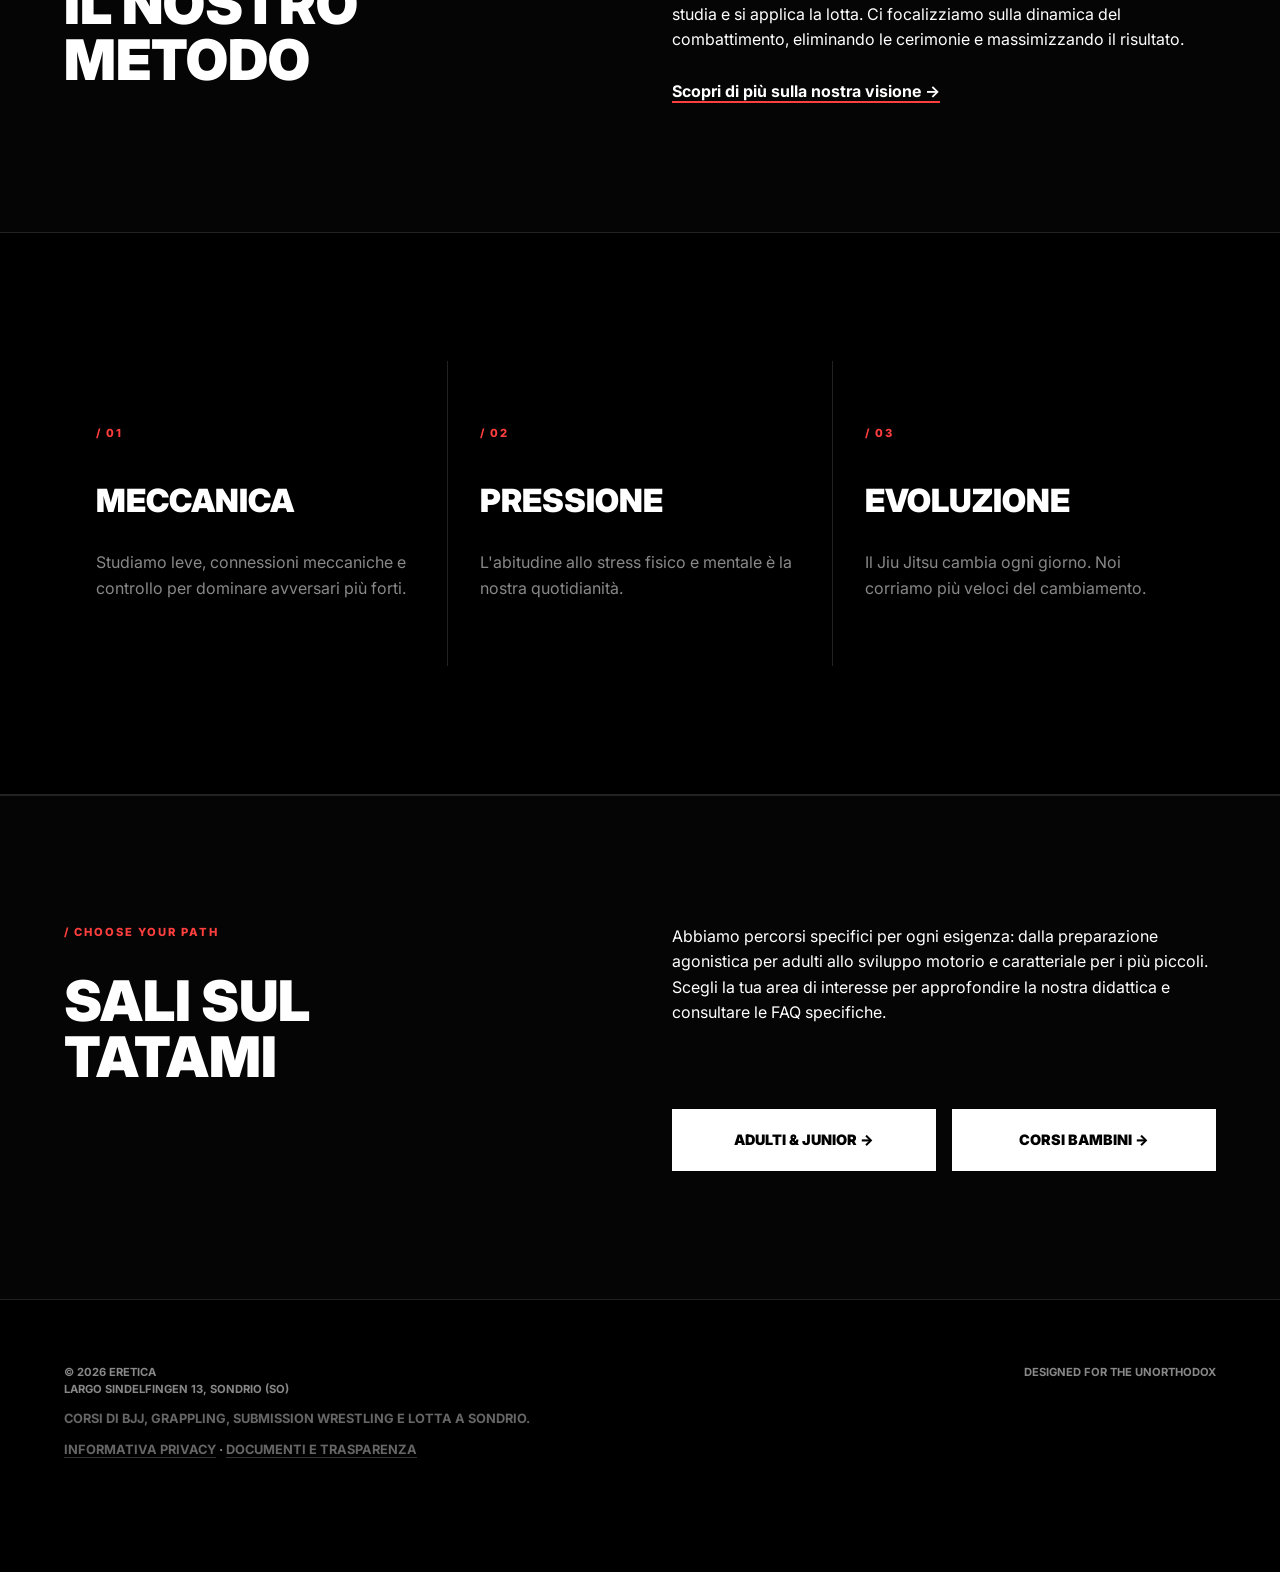
==== commit c54b327e: "Restyling tecnico del sito: performance, SEO, contatto e adempimenti ASD Performance - Immagini rige" ====
--- a/index.html
+++ b/index.html
@@ -3,38 +3,94 @@
 <head>
     <meta charset="UTF-8">
     <meta name="viewport" content="width=device-width, initial-scale=1.0">
-    <title>ERETICA | BJJ & Grappling a Sondrio.</title>
-    
-    
-    <meta name="description" content="Laboratorio di Brazilian Jiu Jitsu e Grappling a Sondrio.">
-    <meta property="og:title" content="ERETICA | BJJ, Grappling e Lotta a Sondrio.">
-    <meta property="og:description" content="Laboratorio di Brazilian Jiu Jitsu e Grappling a Sondrio.">
-    <meta property="og:image" content="https://fcodega.github.io/eretica-grappling/assets/logo_small.jpg">
-    <meta property="og:url" content="https://fcodega.github.io/eretica-grappling/">
+    <title>BJJ e Grappling a Sondrio | ERETICA Jiu Jitsu</title>
+
+    <meta name="description" content="Palestra di Brazilian Jiu Jitsu e Grappling no-gi a Sondrio. Corsi per adulti, principianti e bambini dai 5 anni. Prima lezione gratuita.">
+    <link rel="canonical" href="https://ereticajiujitsu.com/">
+
     <meta property="og:type" content="website">
-    
+    <meta property="og:site_name" content="ERETICA Jiu Jitsu">
+    <meta property="og:locale" content="it_IT">
+    <meta property="og:title" content="BJJ e Grappling a Sondrio | ERETICA Jiu Jitsu">
+    <meta property="og:description" content="Brazilian Jiu Jitsu e Grappling no-gi a Sondrio. Adulti, principianti e bambini dai 5 anni. Prima lezione gratuita.">
+    <meta property="og:url" content="https://ereticajiujitsu.com/">
+    <meta property="og:image" content="https://ereticajiujitsu.com/assets/og-home.jpg">
+    <meta property="og:image:width" content="1200">
+    <meta property="og:image:height" content="630">
+    <meta property="og:image:alt" content="Allenamento di Brazilian Jiu Jitsu da Eretica, Sondrio">
+    <meta name="twitter:card" content="summary_large_image">
+
     <meta name="theme-color" content="#FF3E3E">
 
-    <link rel="icon" type="image/png" sizes="32x32" href="assets/favicon.png?v=2">
-    <link rel="apple-touch-icon" href="assets/favicon.png?v=2">
-    
+    <link rel="icon" type="image/png" sizes="32x32" href="assets/favicon-32.png">
+    <link rel="apple-touch-icon" href="assets/apple-touch-icon.png">
+
     <link rel="preconnect" href="https://fonts.googleapis.com">
     <link rel="preconnect" href="https://fonts.gstatic.com" crossorigin>
     <link href="https://fonts.googleapis.com/css2?family=Inter:wght@400;700;900&display=swap" rel="stylesheet">
-    
+    <link rel="preload" as="image" href="assets/hero-bg.jpg">
+
     <link rel="stylesheet" href="css/style.css">
+    <script src="js/watermark.js" defer></script>
+
+    <script type="application/ld+json">
+    {
+      "@context": "https://schema.org",
+      "@type": "SportsActivityLocation",
+      "@id": "https://ereticajiujitsu.com/#eretica",
+      "name": "ERETICA Jiu Jitsu",
+      "description": "Laboratorio di Brazilian Jiu Jitsu e Grappling no-gi a Sondrio. Corsi per adulti, principianti e bambini.",
+      "url": "https://ereticajiujitsu.com/",
+      "logo": "https://ereticajiujitsu.com/assets/apple-touch-icon.png",
+      "image": "https://ereticajiujitsu.com/assets/og-home.jpg",
+      "telephone": "+39 346 5417684",
+      "email": "eretica.grappling@gmail.com",
+      "currenciesAccepted": "EUR",
+      "address": {
+        "@type": "PostalAddress",
+        "streetAddress": "Largo Sindelfingen 13",
+        "addressLocality": "Sondrio",
+        "addressRegion": "SO",
+        "postalCode": "23100",
+        "addressCountry": "IT"
+      },
+      "areaServed": [
+        { "@type": "City", "name": "Sondrio" },
+        { "@type": "City", "name": "Albosaggia" },
+        { "@type": "City", "name": "Caiolo" },
+        { "@type": "City", "name": "Piateda" },
+        { "@type": "City", "name": "Montagna in Valtellina" },
+        { "@type": "City", "name": "Tresivio" },
+        { "@type": "City", "name": "Poggiridenti" },
+        { "@type": "City", "name": "Chiuro" },
+        { "@type": "City", "name": "Berbenno di Valtellina" },
+        { "@type": "City", "name": "Castione Andevenno" }
+      ],
+      "sameAs": ["https://www.instagram.com/ereticajiujitsu/"],
+      "sport": ["Brazilian Jiu Jitsu", "Grappling", "Submission Wrestling"],
+      "openingHoursSpecification": [
+        { "@type": "OpeningHoursSpecification", "dayOfWeek": "Monday", "opens": "12:00", "closes": "13:00" },
+        { "@type": "OpeningHoursSpecification", "dayOfWeek": "Tuesday", "opens": "17:30", "closes": "20:30" },
+        { "@type": "OpeningHoursSpecification", "dayOfWeek": "Wednesday", "opens": "18:30", "closes": "20:30" },
+        { "@type": "OpeningHoursSpecification", "dayOfWeek": "Thursday", "opens": "12:00", "closes": "13:00" },
+        { "@type": "OpeningHoursSpecification", "dayOfWeek": "Thursday", "opens": "17:30", "closes": "20:00" },
+        { "@type": "OpeningHoursSpecification", "dayOfWeek": "Friday", "opens": "18:30", "closes": "20:00" },
+        { "@type": "OpeningHoursSpecification", "dayOfWeek": "Saturday", "opens": "10:00", "closes": "11:30" }
+      ]
+    }
+    </script>
 </head>
 <body>
 
     <header class="navbar">
         <div class="logo">
             <a href="index.html" style="display: flex; align-items: center; text-decoration: none; color: var(--fg);">
-                <img src="assets/logo_small.jpg" alt="Logo Eretica" style="height: 28px; width: auto; margin-right: 12px; filter: grayscale(100%); transition: 0.3s ease;">
+                <img src="assets/logo-nav.png" alt="" width="27" height="28" style="height: 28px; width: auto; margin-right: 12px; filter: grayscale(100%); transition: 0.3s ease;">
                 ERETICA
             </a>
         </div>
         
-        <button class="hamburger" id="hamburger-btn">☰</button>
+        <button class="hamburger" id="hamburger-btn" aria-label="Apri il menu" aria-expanded="false" aria-controls="mobile-nav">☰</button>
         
         <nav id="mobile-nav">
             <a href="about.html">Chi Siamo</a>
@@ -89,7 +145,7 @@
                 <div class="course-card">
                     <span class="section-tag">/ 02</span>
                     <h3>Pressione</h3>
-                    <p>L'abitudine allo stress fisico e mentale è la nostra quotidinità.</p>
+                    <p>L'abitudine allo stress fisico e mentale è la nostra quotidianità.</p>
                 </div>
                 <div class="course-card">
                     <span class="section-tag">/ 03</span>
@@ -120,8 +176,9 @@
 
     <footer>
         <div class="footer-left">
-            <p>© 2026 ERETICA <br>Via Largo Sindelfingen 13, Sondrio (SO)</p>
+            <p>© 2026 ERETICA <br>Largo Sindelfingen 13, Sondrio (SO)</p>
             <p style="font-size: 0.8rem; color: #666; margin-top: 10px;">Corsi di BJJ, Grappling, Submission Wrestling e Lotta a Sondrio.</p>
+            <p style="font-size: 0.8rem; margin-top: 10px;"><a href="privacy.html" style="color: #666; text-decoration: none; border-bottom: 1px solid #333;">Informativa privacy</a> · <a href="documenti.html" style="color: #666; text-decoration: none; border-bottom: 1px solid #333;">Documenti e trasparenza</a></p>
         </div>
         <div class="footer-right">
             <p>DESIGNED FOR THE UNORTHODOX</p>
@@ -134,8 +191,10 @@
         
         if (btn && nav) {
             btn.addEventListener('click', () => {
-                nav.classList.toggle('active');
-                btn.innerHTML = nav.classList.contains('active') ? '✕' : '☰';
+                const open = nav.classList.toggle('active');
+                btn.innerHTML = open ? '✕' : '☰';
+                btn.setAttribute('aria-expanded', open ? 'true' : 'false');
+                btn.setAttribute('aria-label', open ? 'Chiudi il menu' : 'Apri il menu');
             });
         }
 
@@ -152,5 +211,9 @@
         }
     </script>
 
+
+    <a class="wa-float" href="https://wa.me/393465417684?text=Ciao%21%20Vorrei%20provare%20una%20lezione%20da%20Eretica." target="_blank" rel="noopener"
+       aria-label="Scrivici su WhatsApp"><svg viewBox="0 0 448 512" aria-hidden="true" focusable="false"><path d="M380.9 97.1C339 55.1 283.2 32 223.9 32c-122.4 0-222 99.6-222 222 0 39.1 10.2 77.3 29.6 111L0 480l117.7-30.9c32.4 17.7 68.9 27 106.1 27h.1c122.3 0 224.1-99.6 224.1-222 0-59.3-25.2-115-67.1-157zm-157 341.6c-33.2 0-65.7-8.9-94-25.7l-6.7-4-69.8 18.3L72 359.2l-4.4-7c-18.5-29.4-28.2-63.3-28.2-98.2 0-101.7 82.8-184.5 184.6-184.5 49.3 0 95.6 19.2 130.4 54.1 34.8 34.9 56.2 81.2 56.1 130.5 0 101.8-84.9 184.6-186.6 184.6zm101.2-138.2c-5.5-2.8-32.8-16.2-37.9-18-5.1-1.9-8.8-2.8-12.5 2.8-3.7 5.6-14.3 18-17.6 21.8-3.2 3.7-6.5 4.2-12 1.4-32.6-16.3-54-29.1-75.5-66-5.7-9.8 5.7-9.1 16.3-30.3 1.8-3.7.9-6.9-.5-9.7-1.4-2.8-12.5-30.1-17.1-41.2-4.5-10.8-9.1-9.3-12.5-9.5-3.2-.2-6.9-.2-10.6-.2-3.7 0-9.7 1.4-14.8 6.9-5.1 5.6-19.4 19-19.4 46.3 0 27.3 19.9 53.7 22.6 57.4 2.8 3.7 39.1 59.7 94.8 83.8 35.2 15.2 49 16.5 66.6 13.9 10.7-1.6 32.8-13.4 37.4-26.4 4.6-13 4.6-24.1 3.2-26.4-1.3-2.5-5-3.9-10.5-6.6z"/></svg><span>Scrivici su WhatsApp</span></a>
+
 </body>
 </html>
--- a/css/style.css
+++ b/css/style.css
@@ -39,19 +39,28 @@
 body::before {
     content: "";
     position: fixed; /* Rimane fermo mentre scorri */
-    top: 50%;
-    left: 50%;
-    transform: translate(-50%, -50%); /* Centra perfettamente */
-    width: 80%; /* Grandezza del logo rispetto allo schermo */
-    height: 80%;
-    background-image: url('https://www.bjjee.com/wp-content/uploads/2023/12/gordon-ryan-guard-pass-.jpeg'); /* Percorso del tuo logo */
+    top: 0;
+    left: 0;
+    width: 100%;
+    height: 100%;
+
+    /* Sfondo. La prima scelta e' l'immagine remota qui sotto, che NON e' nostra:
+       se non carica, js/watermark.js riscrive la variabile --wm e si passa alla
+       foto di Francesco e Jacopo (assets/watermark-coach2.jpg).
+       Altre alternative locali gia' pronte: watermark-lotta2.jpg (foto di gara),
+       watermark.png (il logo). */
+    background-image: var(--wm, url('https://www.bjjee.com/wp-content/uploads/2023/12/gordon-ryan-guard-pass-.jpeg'));
     background-repeat: no-repeat;
     background-position: center;
-    background-size: contain; /* Adatta il logo senza tagliarlo */
-    
+    background-size: cover; /* riempie lo schermo, niente riquadro coi bordi netti */
+
+    /* I bordi sfumano nel nero, cosi' la foto non taglia di netto */
+    -webkit-mask-image: radial-gradient(ellipse at center, #000 25%, transparent 72%);
+    mask-image: radial-gradient(ellipse at center, #000 25%, transparent 72%);
+
     /* L'EFFETTO DISSOLVENZA */
-    opacity: 0.5; /* Imposta la trasparenza (0.01 = quasi invisibile, 0.1 = molto visibile) */
-    
+    opacity: 0.38; /* Unico numero da toccare per farla più o meno visibile */
+
     filter: grayscale(100%); /* Lo rende monocromatico se non lo è già */
     z-index: -1; /* Lo mette sotto a tutto il testo */
     pointer-events: none; /* Non interferisce con i clic */
@@ -169,7 +178,7 @@
         to right, 
         rgba(0, 0, 0, 0.9) 10%, 
         rgba(0, 0, 0, 0.4) 100%
-    ), url('../assets/anto.jpg');
+    ), url('../assets/hero-bg.jpg');
     
     background-size: cover;
     background-position: center center;
@@ -529,6 +538,8 @@
     max-width: 800px;
     font-size: 1rem;
 }
+
+
 
 /* BOTTONE SOCIAL INSTAGRAM (CUSTOM E CENTRATO) */
 .btn-instagram-custom {
@@ -594,7 +605,7 @@
 }
 
 .faq-item.active .faq-answer {
-    max-height: 200px; /* Altezza sufficiente per il testo */
+    max-height: 1500px; /* Limite gigante per non tagliare mai su mobile */
     padding-bottom: 1.5rem;
 }
 
@@ -606,4 +617,276 @@
 .faq-item.active .faq-icon {
     transform: rotate(45deg);
     color: var(--accent);
-}+}
+
+/* MODALE MAAT (QR CODE) */
+.modal-overlay {
+    display: none; /* Nascosto di default */
+    position: fixed;
+    top: 0;
+    left: 0;
+    width: 100%;
+    height: 100%;
+    background: rgba(0, 0, 0, 0.9);
+    backdrop-filter: blur(5px);
+    z-index: 9999;
+    align-items: center;
+    justify-content: center;
+}
+
+.modal-overlay.active {
+    display: flex;
+}
+
+.modal-content {
+    background: var(--bg);
+    border: 1px solid var(--accent);
+    padding: 3rem 2rem;
+    max-width: 400px;
+    width: 90%;
+    text-align: center;
+    position: relative;
+    box-shadow: 0 10px 30px rgba(255, 62, 62, 0.15);
+}
+
+.close-modal {
+    position: absolute;
+    top: 15px;
+    right: 20px;
+    color: var(--muted);
+    font-size: 2rem;
+    line-height: 1;
+    cursor: pointer;
+    transition: 0.3s;
+}
+
+.close-modal:hover {
+    color: var(--accent);
+}
+
+.qr-image {
+    width: 200px;
+    height: 200px;
+    margin: 1.5rem auto;
+    border: 2px solid var(--border);
+    background: white; /* I QR code hanno bisogno di sfondo bianco per funzionare bene */
+    padding: 10px;
+}
+/* -----------------------------------------------------------
+   ORARI (spostato qui da corsi.html e bambini.html, era duplicato)
+   ----------------------------------------------------------- */
+.timetable {
+    width: 100%;
+    border-collapse: collapse;
+    margin-top: 3rem;
+    font-size: 0.9rem;
+}
+
+.timetable th, .timetable td {
+    padding: 1.5rem;
+    border-bottom: 1px solid var(--border);
+    text-align: left;
+    vertical-align: top;
+}
+
+.timetable th {
+    color: var(--muted);
+    width: 15%;
+    font-weight: 900;
+}
+
+.time-block {
+    display: inline-block;
+    margin-right: 2rem;
+    margin-bottom: 0.5rem;
+}
+
+.time { font-weight: 900; letter-spacing: 1px; }
+.type { color: var(--accent); font-weight: 700; margin-left: 0.5rem; }
+.level { display: block; font-size: 0.75rem; color: var(--muted); margin-top: 0.2rem; }
+
+.maat-box {
+    background: #111;
+    padding: 2rem;
+    margin-top: 4rem;
+    border-left: 4px solid var(--accent);
+}
+
+@media (max-width: 768px) {
+    .timetable th, .timetable td { display: block; width: 100%; padding: 1rem 0; }
+    .timetable th { border-bottom: none; padding-bottom: 0; }
+    .time-block { display: block; margin-bottom: 1rem; }
+}
+
+/* -----------------------------------------------------------
+   FOTO INQUADRATE
+   ----------------------------------------------------------- */
+.photo-frame {
+    border: 4px solid #1a1a1a;
+    transition: border-color 0.3s ease;
+    max-width: 100%;
+    overflow: hidden;
+}
+
+.photo-frame:hover { border-color: var(--accent); }
+.photo-frame img { width: 100%; height: auto; display: block; }
+
+.photo-caption {
+    font-size: 0.75rem;
+    color: var(--muted);
+    text-transform: uppercase;
+    letter-spacing: 1px;
+    margin-top: 0.8rem;
+}
+
+/* -----------------------------------------------------------
+   BLOCCO RASSICURAZIONE (pagina prova)
+   ----------------------------------------------------------- */
+.reassure-grid {
+    display: grid;
+    grid-template-columns: repeat(auto-fit, minmax(260px, 1fr));
+    gap: 1px;
+    background: var(--border);
+    margin: 3rem 0 4rem 0;
+}
+
+.reassure-card {
+    background: var(--bg);
+    padding: 2.5rem 2rem;
+}
+
+.reassure-card h3 {
+    font-size: 1.1rem;
+    font-weight: 900;
+    text-transform: uppercase;
+    margin-bottom: 1rem;
+    color: var(--fg);
+}
+
+.reassure-card p {
+    color: var(--muted);
+    font-size: 0.95rem;
+}
+
+.lead-line {
+    font-size: clamp(1.4rem, 3vw, 2rem);
+    font-weight: 900;
+    text-transform: uppercase;
+    line-height: 1.15;
+    margin-top: 1rem;
+}
+
+.lead-line .highlight { color: var(--accent); }
+
+/* -----------------------------------------------------------
+   FORM: note, privacy, esito invio, honeypot
+   ----------------------------------------------------------- */
+.form-note {
+    font-size: 0.8rem;
+    color: var(--muted);
+    margin-top: -1.2rem;
+    margin-bottom: 2rem;
+}
+
+.form-consent {
+    display: flex;
+    align-items: flex-start;
+    gap: 0.8rem;
+    font-size: 0.8rem;
+    color: var(--muted);
+    margin-bottom: 2rem;
+    line-height: 1.5;
+}
+
+.form-consent input[type="checkbox"] {
+    width: 18px;
+    height: 18px;
+    margin-top: 2px;
+    accent-color: var(--accent);
+    flex-shrink: 0;
+}
+
+.form-consent a { color: var(--fg); }
+
+/* Campo trappola per i bot: invisibile agli umani, compilato dagli spambot */
+.hp {
+    position: absolute;
+    left: -9999px;
+    width: 1px;
+    height: 1px;
+    overflow: hidden;
+}
+
+.form-status {
+    margin-top: 1.5rem;
+    padding: 1.5rem;
+    border-left: 4px solid var(--accent);
+    background: var(--card-bg);
+    font-size: 0.95rem;
+    color: var(--fg);
+}
+
+.form-status.is-error { border-left-color: #ffb020; }
+.form-status strong { display: block; margin-bottom: 0.4rem; text-transform: uppercase; }
+
+/* -----------------------------------------------------------
+   PULSANTE WHATSAPP FISSO
+   ----------------------------------------------------------- */
+.wa-float {
+    position: fixed;
+    right: 18px;
+    bottom: 18px;
+    z-index: 900;
+    display: inline-flex;
+    align-items: center;
+    gap: 10px;
+    padding: 13px 20px 13px 16px;
+    border-radius: 999px;
+    background: #25d366;
+    color: #0b0b0b;
+    font-size: 0.85rem;
+    font-weight: 800;
+    letter-spacing: 0.5px;
+    text-transform: uppercase;
+    text-decoration: none;
+    box-shadow: 0 6px 22px rgba(0, 0, 0, 0.55);
+    transition: transform 0.2s ease, box-shadow 0.2s ease;
+}
+
+.wa-float:hover {
+    transform: translateY(-2px);
+    box-shadow: 0 10px 26px rgba(0, 0, 0, 0.6);
+}
+
+.wa-float svg {
+    width: 22px;
+    height: 22px;
+    fill: #0b0b0b;
+    flex-shrink: 0;
+}
+
+/* VARIANTE ALTERNATIVA (nera con bordo rosso, più in linea col sito).
+   Per usarla: togli i commenti qui sotto.
+.wa-float {
+    background: #0b0b0b;
+    color: var(--fg);
+    border: 2px solid var(--accent);
+}
+.wa-float svg { fill: #25d366; }
+*/
+
+/* Lo spazio serve perché il pulsante non copra l'ultima riga del footer */
+footer { padding-bottom: 7rem; }
+
+@media (max-width: 480px) {
+    .wa-float {
+        right: 12px;
+        bottom: 12px;
+        padding: 12px 16px 12px 14px;
+        font-size: 0.78rem;
+    }
+}
+
+@media print {
+    .wa-float { display: none; }
+}
